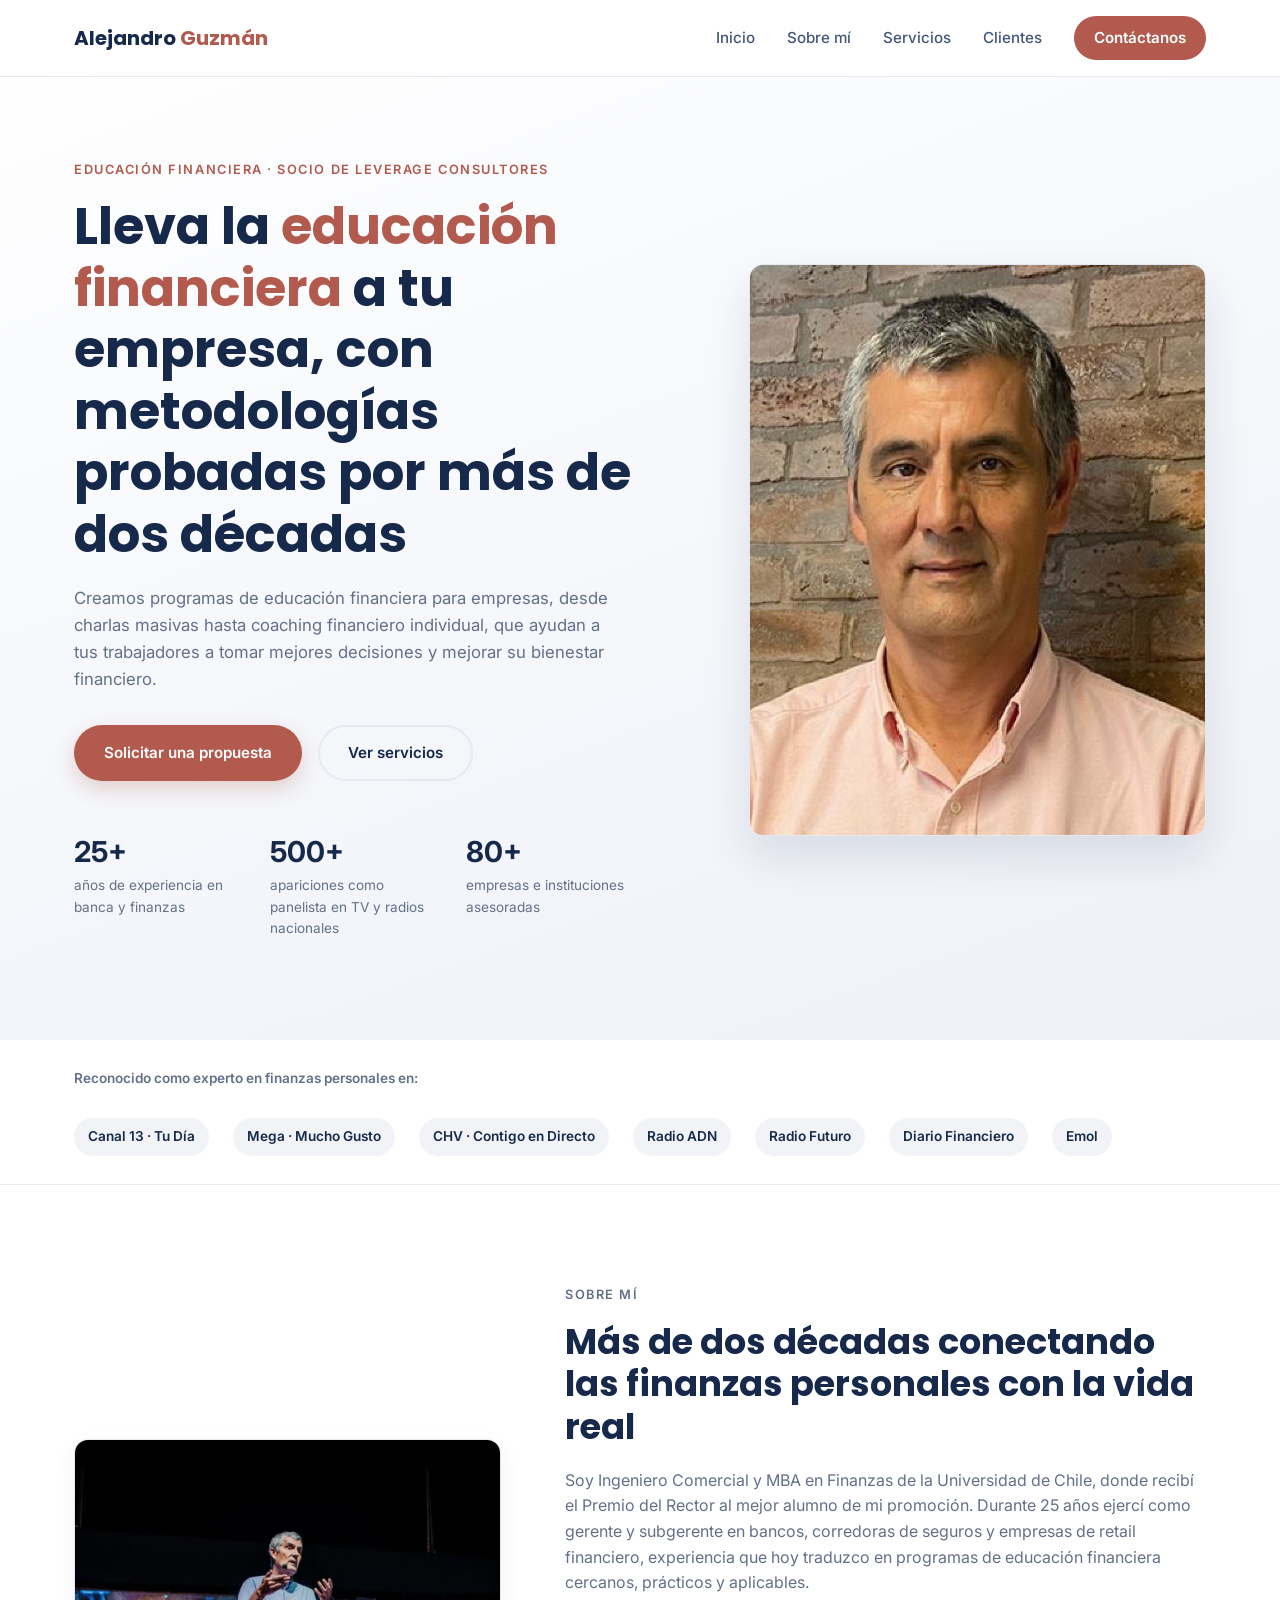
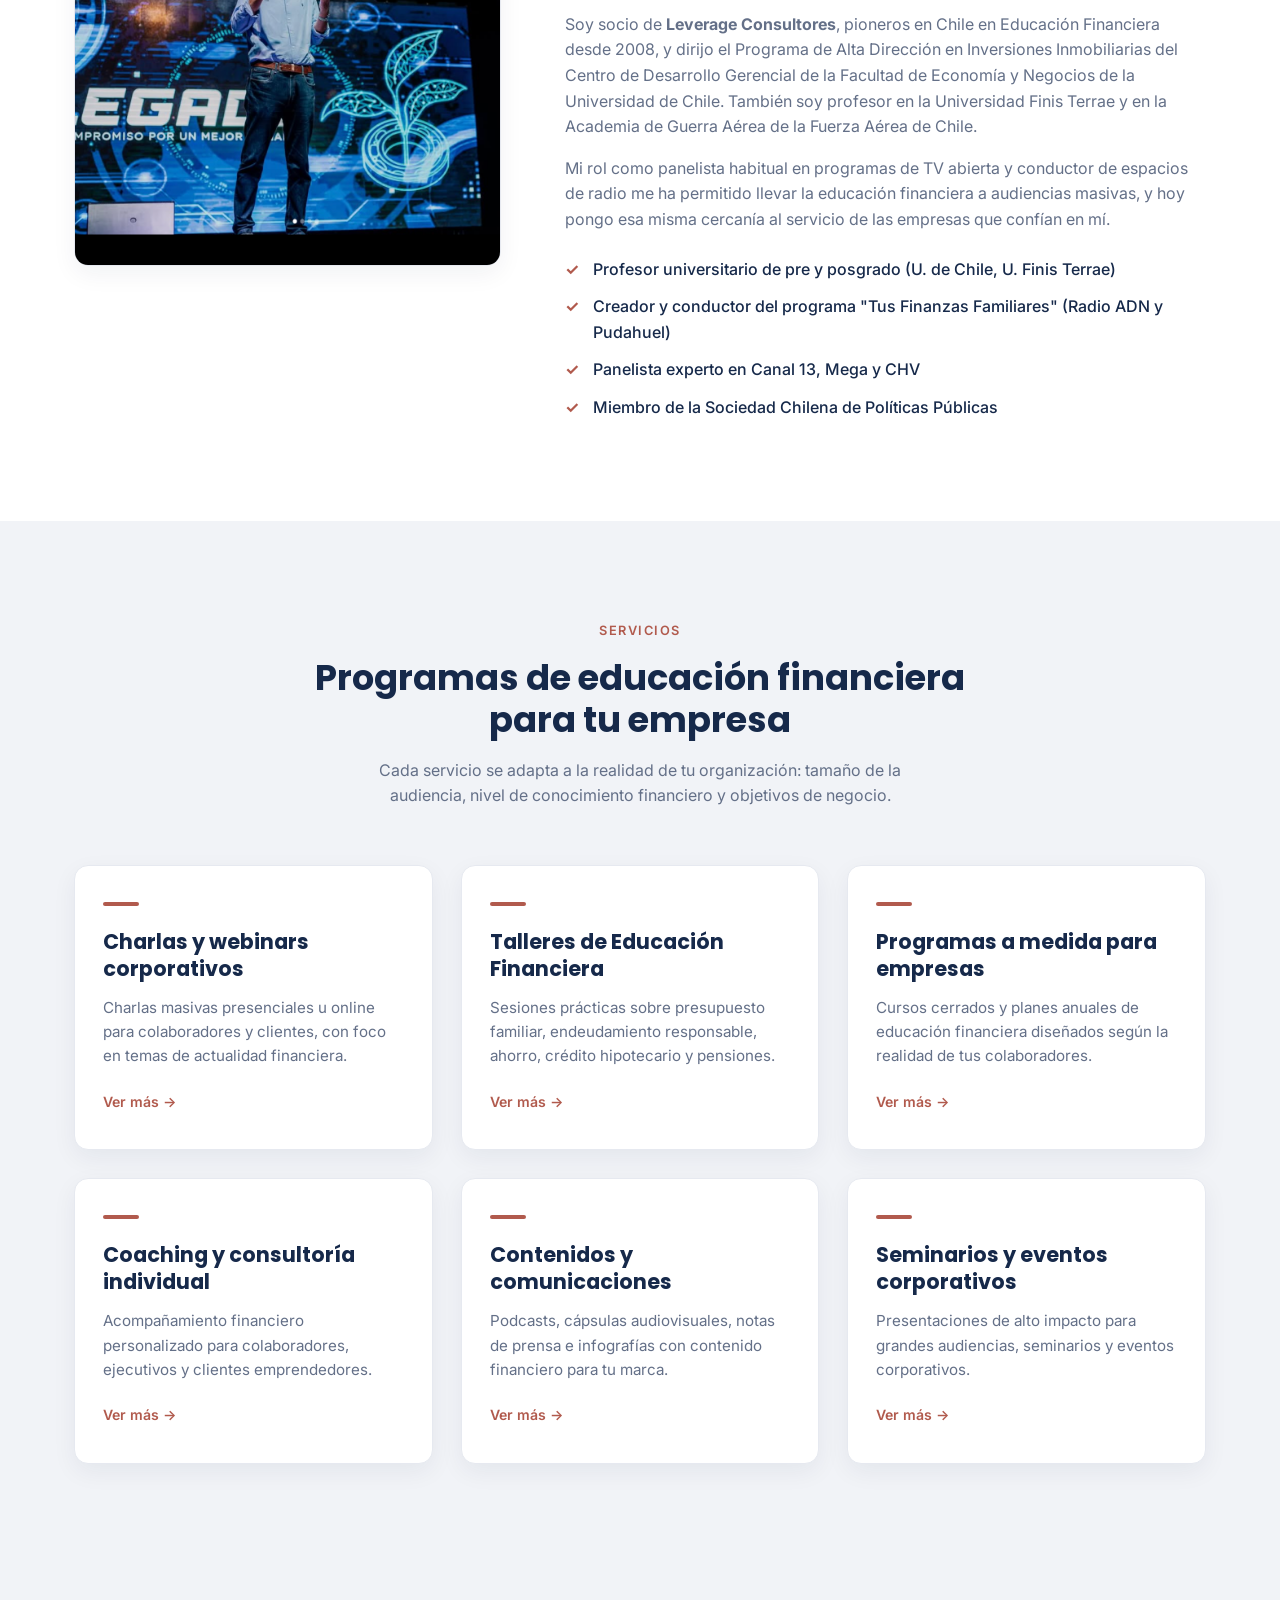
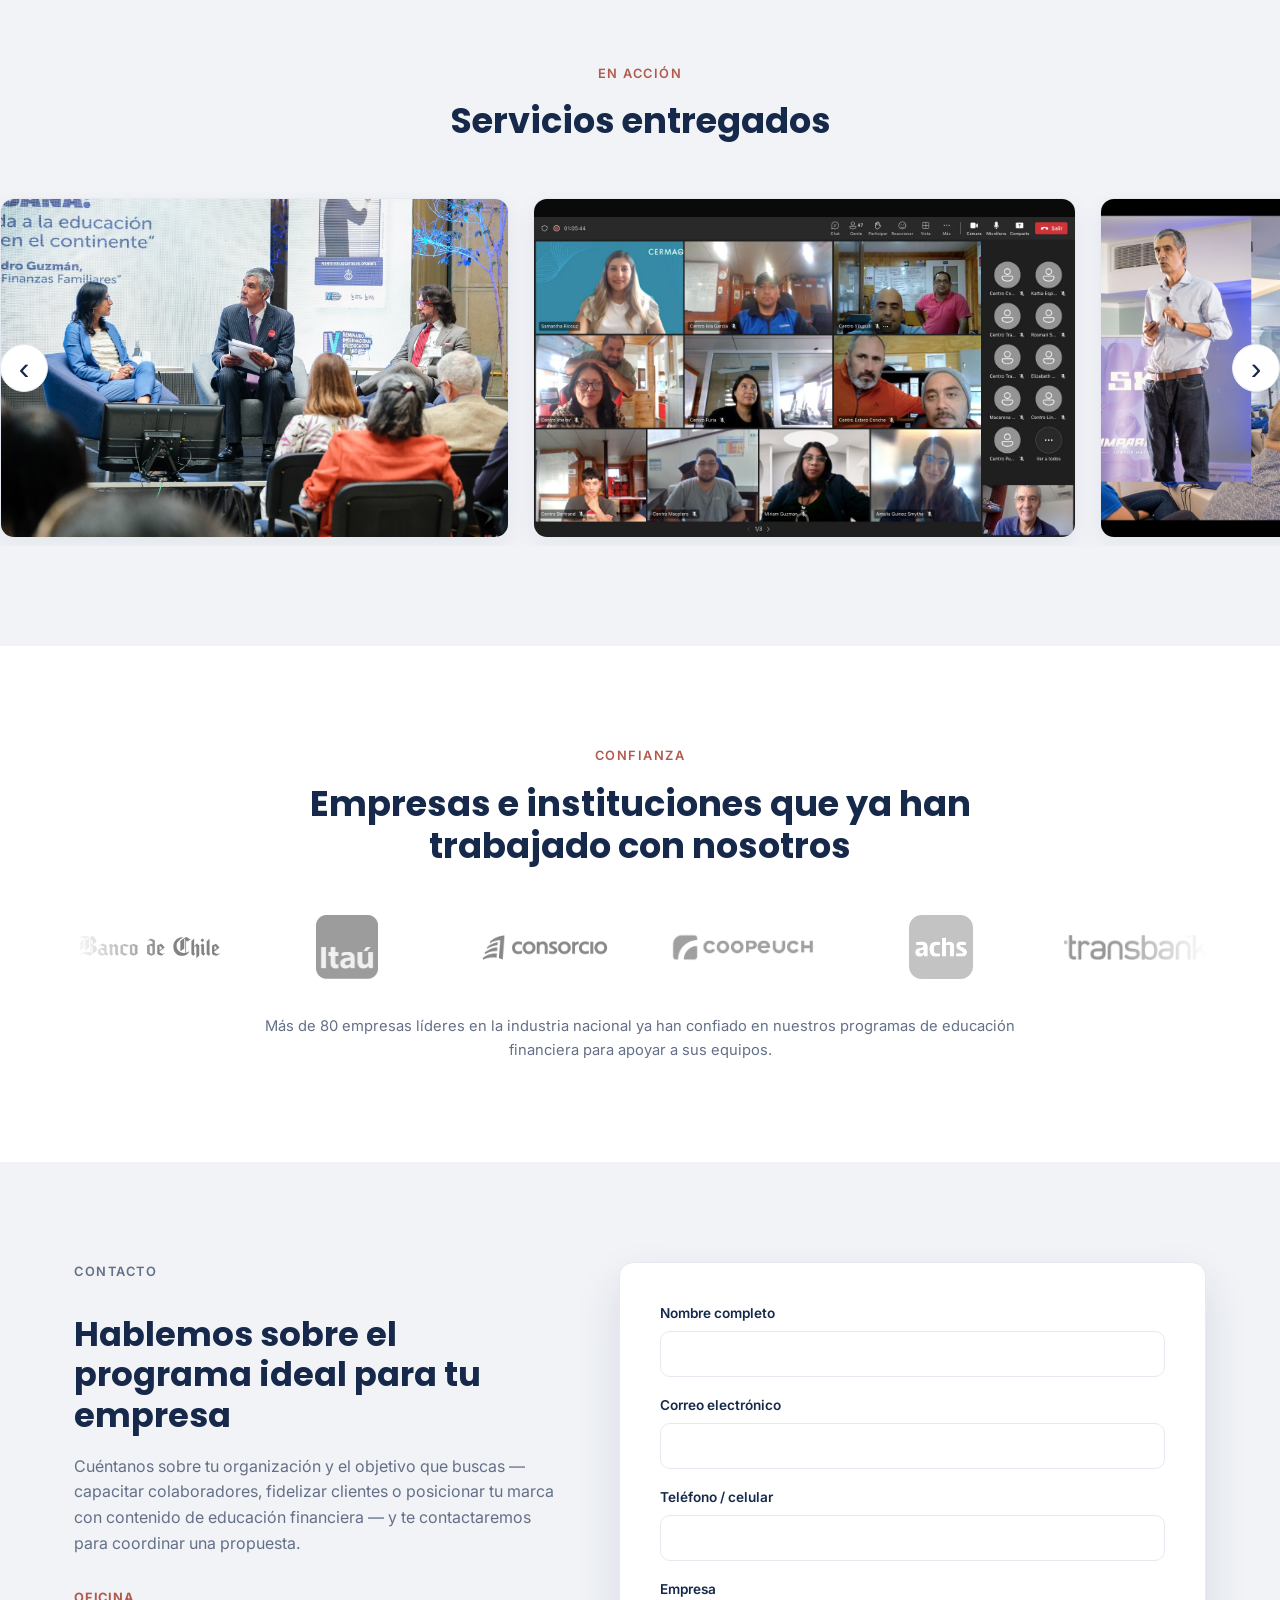
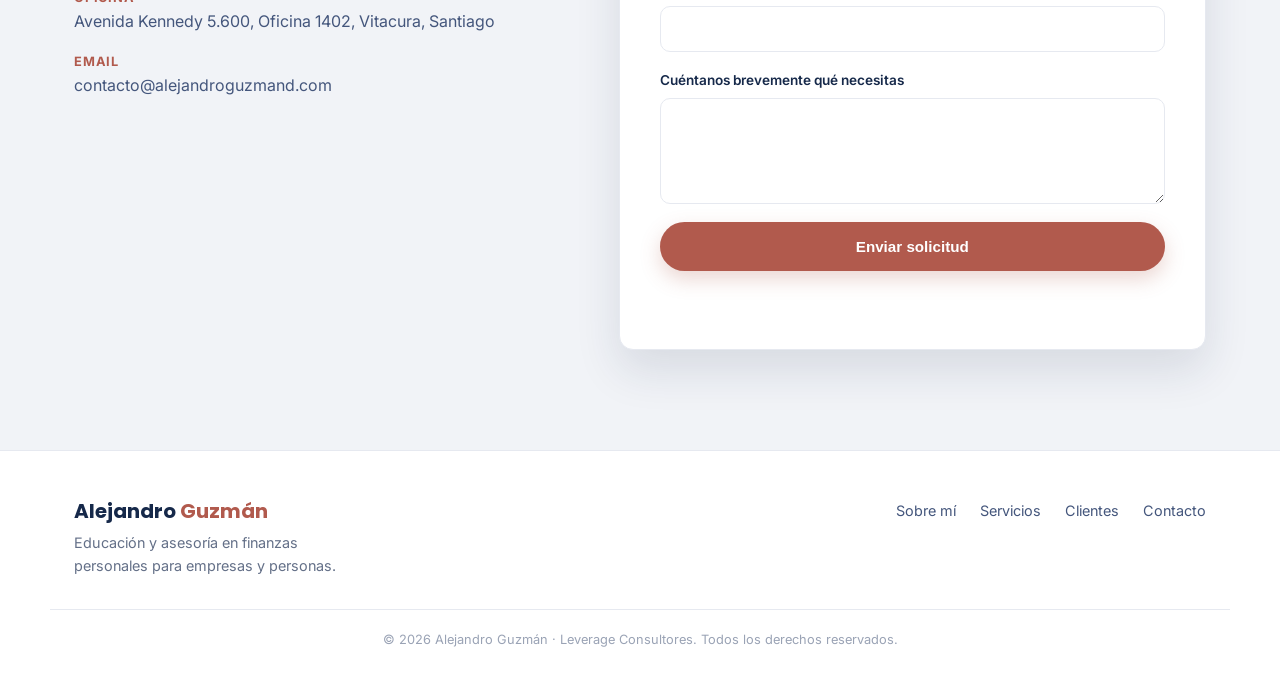
==== index.html @ c91ba3ad "Agregar imágenes 6, 7 y 8 al carrusel de servicios Co-Authored-By: Claude Sonnet 4.6 <noreply@anthro" ====
<!DOCTYPE html>
<html lang="es">
<head>
  <meta charset="UTF-8">
  <meta name="viewport" content="width=device-width, initial-scale=1.0">
  <title>Alejandro Guzmán | Asesoría y Educación Financiera para Empresas</title>
  <meta name="description" content="Alejandro Guzmán, experto en finanzas personales, socio de Leverage Consultores, panelista de TV y radio. Charlas, talleres y coaching financiero para empresas y colaboradores.">

  <meta property="og:title" content="Alejandro Guzmán | Educación Financiera para Empresas">
  <meta property="og:description" content="Charlas, talleres y consultoría en finanzas personales para empresas, dictadas por Alejandro Guzmán, experto reconocido en TV y radio.">
  <meta property="og:type" content="website">
  <meta property="og:url" content="https://www.alejandroguzmand.com">
  <meta property="og:image" content="images/alejandro/og-cover.jpg">
  <meta name="theme-color" content="#ffffff">

  <link rel="preconnect" href="https://fonts.googleapis.com">
  <link rel="preconnect" href="https://fonts.gstatic.com" crossorigin>
  <link href="https://fonts.googleapis.com/css2?family=Poppins:wght@500;600;700;800&family=Inter:wght@400;500;600&display=swap" rel="stylesheet">

  <link rel="stylesheet" href="css/style.css">
</head>
<body>

  <header class="header" id="header">
    <div class="container header__inner">
      <a href="#inicio" class="logo">Alejandro <span>Guzmán</span></a>

      <nav class="nav" id="nav">
        <a href="#inicio" class="nav__link">Inicio</a>
        <a href="#nosotros" class="nav__link">Sobre mí</a>
        <a href="#servicios" class="nav__link">Servicios</a>
        <a href="#clientes" class="nav__link">Clientes</a>
        <a href="#contacto" class="nav__link nav__cta">Contáctanos</a>
      </nav>

      <button class="nav-toggle" id="navToggle" aria-label="Abrir menú" aria-expanded="false" aria-controls="nav">
        <span></span><span></span><span></span>
      </button>
    </div>
  </header>

  <main>

    <!-- HOME / HERO -->
    <section class="hero" id="inicio">
      <div class="container hero__inner">
        <div class="hero__text">
          <p class="eyebrow">Educación Financiera · Socio de Leverage Consultores</p>
          <h1>Lleva la <span class="highlight">educación financiera</span> a tu empresa, con metodologías probadas por más de dos décadas</h1>
          <p class="hero__lead">
            Creamos programas de educación financiera para empresas, desde charlas masivas hasta coaching financiero
            individual, que ayudan a tus trabajadores a tomar mejores decisiones y mejorar su bienestar financiero.
          </p>
          <div class="hero__actions">
            <a href="#contacto" class="btn btn--primary">Solicitar una propuesta</a>
            <a href="#servicios" class="btn btn--ghost">Ver servicios</a>
          </div>

          <ul class="hero__stats">
            <li><strong>25+</strong><span>años de experiencia en banca y finanzas</span></li>
            <li><strong>500+</strong><span>apariciones como panelista en TV y radios nacionales</span></li>
            <li><strong>80+</strong><span>empresas e instituciones asesoradas</span></li>
          </ul>
        </div>

        <div class="hero__media">
          <div class="hero__photo">
            <img src="images/alejandro/APGD1.jpeg" alt="Alejandro Guzmán, experto en finanzas personales">
          </div>
        </div>
      </div>
    </section>

    <!-- MEDIOS -->
    <section class="media-strip">
      <div class="container media-strip__inner">
        <span class="media-strip__label">Reconocido como experto en finanzas personales en:</span>
        <div class="media-strip__logos">
          <span>Canal 13 · Tu Día</span>
          <span>Mega · Mucho Gusto</span>
          <span>CHV · Contigo en Directo</span>
          <span>Radio ADN</span>
          <span>Radio Futuro</span>
          <span>Diario Financiero</span>
          <span>Emol</span>
        </div>
      </div>
    </section>

    <!-- SOBRE MÍ -->
    <section class="about" id="nosotros">
      <div class="container about__inner">
        <div class="about__photo">
          <img src="images/alejandro/charla-legado.png" alt="Alejandro Guzmán dando una charla de educación financiera">
        </div>

        <div class="about__content">
          <p class="eyebrow">Sobre mí</p>
          <h2>Más de dos décadas conectando las finanzas personales con la vida real</h2>
          <p>
            Soy Ingeniero Comercial y MBA en Finanzas de la Universidad de Chile, donde recibí el Premio del Rector al
            mejor alumno de mi promoción. Durante 25 años ejercí como gerente y subgerente en bancos, corredoras de
            seguros y empresas de retail financiero, experiencia que hoy traduzco en programas de educación financiera
            cercanos, prácticos y aplicables.
          </p>
          <p>
            Soy socio de <strong>Leverage Consultores</strong>, pioneros en Chile en Educación Financiera desde 2008, y
            dirijo el Programa de Alta Dirección en Inversiones Inmobiliarias del Centro de Desarrollo Gerencial de la
            Facultad de Economía y Negocios de la Universidad de Chile. También soy profesor en la Universidad Finis
            Terrae y en la Academia de Guerra Aérea de la Fuerza Aérea de Chile.
          </p>
          <p>
            Mi rol como panelista habitual en programas de TV abierta y conductor de espacios de radio me ha permitido
            llevar la educación financiera a audiencias masivas, y hoy pongo esa misma cercanía al servicio de las
            empresas que confían en mí.
          </p>

          <ul class="about__list">
            <li>Profesor universitario de pre y posgrado (U. de Chile, U. Finis Terrae)</li>
            <li>Creador y conductor del programa "Tus Finanzas Familiares" (Radio ADN y Pudahuel)</li>
            <li>Panelista experto en Canal 13, Mega y CHV</li>
            <li>Miembro de la Sociedad Chilena de Políticas Públicas</li>
          </ul>
        </div>
      </div>
    </section>

    <!-- SERVICIOS -->
    <section class="services" id="servicios">
      <div class="container">
        <p class="eyebrow eyebrow--center">Servicios</p>
        <h2 class="section-title">Programas de educación financiera para tu empresa</h2>
        <p class="section-lead">
          Cada servicio se adapta a la realidad de tu organización: tamaño de la audiencia, nivel de conocimiento
          financiero y objetivos de negocio.
        </p>

        <div class="services__grid">
          <article class="service-card">
            <h3>Charlas y webinars corporativos</h3>
            <p>Charlas masivas presenciales u online para colaboradores y clientes, con foco en temas de actualidad financiera.</p>
            <a href="servicios/charlas-webinars.html" class="service-card__more">Ver más →</a>
          </article>

          <article class="service-card">
            <h3>Talleres de Educación Financiera</h3>
            <p>Sesiones prácticas sobre presupuesto familiar, endeudamiento responsable, ahorro, crédito hipotecario y pensiones.</p>
            <a href="servicios/talleres.html" class="service-card__more">Ver más →</a>
          </article>

          <article class="service-card">
            <h3>Programas a medida para empresas</h3>
            <p>Cursos cerrados y planes anuales de educación financiera diseñados según la realidad de tus colaboradores.</p>
            <a href="servicios/programas-medida.html" class="service-card__more">Ver más →</a>
          </article>

          <article class="service-card">
            <h3>Coaching y consultoría individual</h3>
            <p>Acompañamiento financiero personalizado para colaboradores, ejecutivos y clientes emprendedores.</p>
            <a href="servicios/coaching.html" class="service-card__more">Ver más →</a>
          </article>

          <article class="service-card">
            <h3>Contenidos y comunicaciones</h3>
            <p>Podcasts, cápsulas audiovisuales, notas de prensa e infografías con contenido financiero para tu marca.</p>
            <a href="servicios/contenidos.html" class="service-card__more">Ver más →</a>
          </article>

          <article class="service-card">
            <h3>Seminarios y eventos corporativos</h3>
            <p>Presentaciones de alto impacto para grandes audiencias, seminarios y eventos corporativos.</p>
            <a href="servicios/seminarios.html" class="service-card__more">Ver más →</a>
          </article>
        </div>
      </div>
    </section>

    <!-- GALERÍA DE SERVICIOS -->
    <section class="gallery">
      <div class="container">
        <p class="eyebrow eyebrow--center">En acción</p>
        <h2 class="section-title">Servicios entregados</h2>
      </div>
      <div class="gallery__wrapper">
        <button class="gallery__arrow gallery__arrow--prev" id="galleryPrev" aria-label="Anterior">&#8249;</button>
        <div class="gallery__track" id="galleryTrack">
          <div class="gallery__item">
            <img src="images/imagenes servicios/servicio-1.jpeg" alt="Alejandro Guzmán en seminario de educación financiera" loading="lazy">
          </div>
          <div class="gallery__item">
            <img src="images/imagenes servicios/servicio-2.jpeg" alt="Sesión online de educación financiera para empresas" loading="lazy">
          </div>
          <div class="gallery__item">
            <img src="images/imagenes servicios/servicio-3.jpeg" alt="Alejandro Guzmán dando charla corporativa" loading="lazy">
          </div>
          <div class="gallery__item">
            <img src="images/imagenes servicios/servicio-4.jpeg" alt="Programa de educación financiera para colaboradores" loading="lazy">
          </div>
          <div class="gallery__item">
            <img src="images/imagenes servicios/servicio-5.jpeg" alt="Taller de finanzas personales en empresa" loading="lazy">
          </div>
          <div class="gallery__item">
            <img src="images/imagenes servicios/servicio-6.jpeg" alt="Charla corporativa de educación financiera" loading="lazy">
          </div>
          <div class="gallery__item">
            <img src="images/imagenes servicios/servicio-7.png" alt="Programa de educación financiera para empresas" loading="lazy">
          </div>
          <div class="gallery__item">
            <img src="images/imagenes servicios/servicio-8.jpeg" alt="Sesión de educación financiera para colaboradores" loading="lazy">
          </div>
        </div>
        <button class="gallery__arrow gallery__arrow--next" id="galleryNext" aria-label="Siguiente">&#8250;</button>
      </div>
    </section>

    <!-- CLIENTES / CONFIANZA -->
    <section class="clients" id="clientes">
      <div class="container">
        <p class="eyebrow eyebrow--center">Confianza</p>
        <h2 class="section-title">Empresas e instituciones que ya han trabajado con nosotros</h2>

        <div class="clients__carousel" id="clientsCarousel">
          <div class="clients__track" id="clientsTrack">
            <div class="clients__logo"><img src="images/clientes/banco-chile.png" alt="Banco de Chile" loading="lazy"></div>
            <div class="clients__logo"><img src="images/clientes/banco-itau.png" alt="Banco Itaú" loading="lazy"></div>
            <div class="clients__logo"><img src="images/clientes/banco-consorcio.png" alt="Banco Consorcio" loading="lazy"></div>
            <div class="clients__logo"><img src="images/clientes/coopeuch.png" alt="Coopeuch" loading="lazy"></div>
            <div class="clients__logo"><img src="images/clientes/achs.png" alt="ACHS" loading="lazy"></div>
            <div class="clients__logo"><img src="images/clientes/transbank.png" alt="Transbank" loading="lazy"></div>
            <div class="clients__logo"><img src="images/clientes/afp-capital.png" alt="AFP Capital" loading="lazy"></div>
            <div class="clients__logo"><img src="images/clientes/afp-planvital.png" alt="AFP PlanVital" loading="lazy"></div>
            <div class="clients__logo"><img src="images/clientes/sura.png" alt="SURA" loading="lazy"></div>
            <div class="clients__logo"><img src="images/clientes/caja-18.jpg" alt="Caja 18" loading="lazy"></div>
            <div class="clients__logo"><img src="images/clientes/caja-los-andes.png" alt="Caja Los Andes" loading="lazy"></div>
            <div class="clients__logo"><img src="images/clientes/caja-la-araucana.png" alt="Caja La Araucana" loading="lazy"></div>
            <div class="clients__logo"><img src="images/clientes/caja-los-heroes.webp" alt="Caja Los Héroes" loading="lazy"></div>
            <div class="clients__logo"><img src="images/clientes/vantrust.png" alt="Vantrust" loading="lazy"></div>
            <div class="clients__logo"><img src="images/clientes/corteva.png" alt="Corteva" loading="lazy"></div>
            <div class="clients__logo"><img src="images/clientes/veterquimica.png" alt="Veterquímica" loading="lazy"></div>
            <div class="clients__logo"><img src="images/clientes/aramark.png" alt="Aramark" loading="lazy"></div>
            <div class="clients__logo"><img src="images/clientes/inmobiliaria-imagina.jpeg" alt="Inmobiliaria Imagina" loading="lazy"></div>
            <div class="clients__logo"><img src="images/clientes/municipalidad-pedro-aguirre-cerda.jpg" alt="Municipalidad Pedro Aguirre Cerda" loading="lazy"></div>
            <div class="clients__logo"><img src="images/clientes/metso.png" alt="Metso" loading="lazy"></div>
          </div>
        </div>

        <p class="clients__more">
          Más de 80 empresas líderes en la industria nacional ya han confiado en nuestros programas de educación financiera para apoyar a sus equipos.
        </p>
      </div>
    </section>

    <!-- CONTACTO -->
    <section class="contact" id="contacto">
      <div class="container contact__inner">
        <div class="contact__info">
          <p class="eyebrow">Contacto</p>
          <h2>Hablemos sobre el programa ideal para tu empresa</h2>
          <p>
            Cuéntanos sobre tu organización y el objetivo que buscas — capacitar colaboradores, fidelizar clientes o
            posicionar tu marca con contenido de educación financiera — y te contactaremos para coordinar una propuesta.
          </p>

          <ul class="contact__details">
            <li><strong>Oficina</strong><span>Avenida Kennedy 5.600, Oficina 1402, Vitacura, Santiago</span></li>
            <li><strong>Email</strong><span>contacto@alejandroguzmand.com</span></li>
          </ul>
        </div>

        <form class="contact__form" id="contactForm" method="POST">
          <input type="hidden" name="access_key" value="b6893c75-7987-4809-8630-a2dd53f004ae">
          <input type="hidden" name="subject" value="Nueva solicitud desde alejandroguzmand.com">
          <input type="hidden" name="from_name" value="Sitio web Alejandro Guzmán">
          <div class="form-row">
            <label for="nombre">Nombre completo</label>
            <input type="text" id="nombre" name="nombre" required>
          </div>

          <div class="form-row">
            <label for="email">Correo electrónico</label>
            <input type="email" id="email" name="email" required>
          </div>

          <div class="form-row">
            <label for="telefono">Teléfono / celular</label>
            <input type="tel" id="telefono" name="telefono" required>
          </div>

          <div class="form-row">
            <label for="empresa">Empresa</label>
            <input type="text" id="empresa" name="empresa" required>
          </div>

          <div class="form-row">
            <label for="mensaje">Cuéntanos brevemente qué necesitas</label>
            <textarea id="mensaje" name="mensaje" rows="4"></textarea>
          </div>

          <button type="submit" class="btn btn--primary btn--full">Enviar solicitud</button>
          <p class="form-status" id="formStatus" role="status"></p>
        </form>
      </div>
    </section>

  </main>

  <footer class="footer">
    <div class="container footer__inner">
      <div>
        <a href="#inicio" class="logo logo--footer">Alejandro <span>Guzmán</span></a>
        <p>Educación y asesoría en finanzas personales para empresas y personas.</p>
      </div>
      <div class="footer__links">
        <a href="#nosotros">Sobre mí</a>
        <a href="#servicios">Servicios</a>
        <a href="#clientes">Clientes</a>
        <a href="#contacto">Contacto</a>
      </div>
    </div>
    <p class="footer__copy">© <span id="year"></span> Alejandro Guzmán · Leverage Consultores. Todos los derechos reservados.</p>
  </footer>

  <script src="js/script.js"></script>
</body>
</html>
---- css/style.css ----
:root {
  --navy: #16294a;
  --navy-soft: #44567c;
  --accent: #b15a4d;
  --accent-light: #cd7e6f;
  --accent-tint: #f7e9e6;
  --ink: #20283a;
  --gray: #647088;
  --gray-light: #9aa3b5;
  --bg: #fafbfc;
  --bg-soft: #f1f3f7;
  --white: #ffffff;
  --line: #e6e9f0;
  --radius: 14px;
  --shadow: 0 8px 24px rgba(22, 41, 74, 0.06);
  --shadow-lg: 0 20px 45px rgba(22, 41, 74, 0.12);
  --container: 1180px;
  font-size: 16px;
}

* { box-sizing: border-box; margin: 0; padding: 0; }

html {
  scroll-behavior: smooth;
  scroll-padding-top: 90px;
  -webkit-text-size-adjust: 100%;
}

body {
  font-family: 'Inter', system-ui, sans-serif;
  color: var(--ink);
  background: var(--white);
  line-height: 1.6;
  -webkit-font-smoothing: antialiased;
  overflow-x: hidden;
  -webkit-tap-highlight-color: transparent;
}

h1, h2, h3, .logo {
  font-family: 'Poppins', sans-serif;
  line-height: 1.2;
}

img { max-width: 100%; display: block; }

a { color: inherit; text-decoration: none; }

.container {
  max-width: var(--container);
  margin: 0 auto;
  padding: 0 24px;
}

/* ---------- Buttons ---------- */
.btn {
  display: inline-flex;
  align-items: center;
  justify-content: center;
  padding: 14px 28px;
  border-radius: 999px;
  font-weight: 600;
  font-size: 0.95rem;
  border: 2px solid transparent;
  cursor: pointer;
  transition: transform 0.2s ease, box-shadow 0.2s ease, background 0.2s ease, color 0.2s ease;
}
.btn--primary {
  background: var(--accent);
  color: var(--white);
  box-shadow: 0 8px 20px rgba(177, 90, 77, 0.25);
}
.btn--primary:hover { transform: translateY(-2px); box-shadow: 0 12px 26px rgba(177, 90, 77, 0.35); background: var(--accent-light); }
.btn--ghost {
  background: transparent;
  border-color: var(--line);
  color: var(--navy);
}
.btn--ghost:hover { background: var(--bg-soft); border-color: var(--navy-soft); }
.btn--full { width: 100%; }

/* ---------- Header ---------- */
.header {
  position: fixed;
  top: 0; left: 0; right: 0;
  z-index: 100;
  background: rgba(255, 255, 255, 0.9);
  backdrop-filter: blur(8px);
  border-bottom: 1px solid var(--line);
  padding-top: env(safe-area-inset-top);
}
.header__inner {
  display: flex;
  align-items: center;
  justify-content: space-between;
  height: 76px;
  gap: 16px;
}
.logo {
  font-weight: 700;
  font-size: 1.25rem;
  color: var(--navy);
}
.logo span { color: var(--accent); }
.nav { display: flex; align-items: center; gap: 32px; }
.nav__link {
  color: var(--navy-soft);
  font-weight: 500;
  font-size: 0.95rem;
  transition: color 0.2s;
}
.nav__link:hover { color: var(--accent); }
.nav__cta {
  background: var(--accent);
  color: var(--white);
  padding: 10px 20px;
  border-radius: 999px;
  font-weight: 600;
}
.nav__cta:hover { color: var(--white); background: var(--accent-light); }

.nav-toggle {
  display: none;
  flex-direction: column;
  justify-content: center;
  align-items: center;
  gap: 5px;
  width: 44px; height: 44px;
  flex-shrink: 0;
  background: none; border: none;
  cursor: pointer;
}
.nav-toggle span {
  width: 22px; height: 2px;
  background: var(--navy);
  border-radius: 2px;
  transition: transform 0.25s ease, opacity 0.25s ease;
}
.nav-toggle[aria-expanded="true"] span:nth-child(1) { transform: translateY(7px) rotate(45deg); }
.nav-toggle[aria-expanded="true"] span:nth-child(2) { opacity: 0; }
.nav-toggle[aria-expanded="true"] span:nth-child(3) { transform: translateY(-7px) rotate(-45deg); }

/* ---------- Hero ---------- */
.hero {
  background: linear-gradient(160deg, #ffffff, #f5f7fb 55%, #eef1f7);
  color: var(--ink);
  padding-top: calc(76px + env(safe-area-inset-top) + 84px);
  padding-bottom: 100px;
  overflow: hidden;
}
.hero__inner {
  display: grid;
  grid-template-columns: 1.15fr 0.85fr;
  gap: 56px;
  align-items: center;
}
.eyebrow {
  text-transform: uppercase;
  letter-spacing: 0.12em;
  font-size: 0.8rem;
  font-weight: 600;
  color: var(--accent);
  margin-bottom: 16px;
}
.eyebrow--center { text-align: center; }
.hero h1 {
  font-size: clamp(2.1rem, 4vw, 3.2rem);
  font-weight: 700;
  margin-bottom: 20px;
  color: var(--navy);
}
.hero h1 .highlight { color: var(--accent); }
.hero__lead {
  font-size: 1.05rem;
  color: var(--gray);
  max-width: 540px;
  margin-bottom: 32px;
}
.hero__actions { display: flex; gap: 16px; flex-wrap: wrap; margin-bottom: 48px; }

.hero__stats {
  display: flex;
  gap: 36px;
  flex-wrap: wrap;
  list-style: none;
}
.hero__stats li { display: flex; flex-direction: column; }
.hero__stats strong { font-size: 1.8rem; font-weight: 700; color: var(--navy); }
.hero__stats span { font-size: 0.85rem; color: var(--gray); max-width: 160px; }

.hero__media { position: relative; }
.hero__photo {
  aspect-ratio: 4/5;
  border-radius: var(--radius);
  overflow: hidden;
  box-shadow: var(--shadow-lg);
  background: linear-gradient(145deg, var(--bg-soft), #e3e7ee);
  border: 1px solid var(--line);
}
.hero__photo img { width: 100%; height: 100%; object-fit: cover; }
.hero__photo--placeholder { display: flex; align-items: center; justify-content: center; }
.hero__photo--placeholder img { display: none; }
.hero__photo--placeholder::after {
  content: "Foto de Alejandro Guzmán";
  color: var(--gray-light);
  font-size: 0.9rem;
  text-align: center;
  padding: 24px;
}
.hero__media-badge {
  position: absolute;
  bottom: -20px;
  left: -20px;
  background: var(--white);
  color: var(--navy);
  padding: 16px 20px;
  border-radius: var(--radius);
  box-shadow: var(--shadow-lg);
  border: 1px solid var(--line);
  display: flex;
  flex-direction: column;
  font-size: 0.85rem;
}
.hero__media-badge span { color: var(--gray); font-size: 0.75rem; }
.hero__media-badge strong { font-family: 'Poppins', sans-serif; font-size: 1rem; }

/* ---------- Media strip ---------- */
.media-strip { background: var(--white); padding: 28px 0; border-bottom: 1px solid var(--line); }
.media-strip__inner { display: flex; align-items: center; gap: 28px; flex-wrap: wrap; }
.media-strip__label { font-size: 0.85rem; color: var(--gray); font-weight: 600; }
.media-strip__logos { display: flex; gap: 24px; flex-wrap: wrap; }
.media-strip__logos span {
  font-size: 0.85rem;
  font-weight: 600;
  color: var(--navy);
  padding: 8px 14px;
  background: var(--bg-soft);
  border-radius: 999px;
}

/* ---------- About ---------- */
.about { padding: 100px 0; background: var(--white); }
.about__inner {
  display: grid;
  grid-template-columns: 0.8fr 1.2fr;
  gap: 64px;
  align-items: center;
}
.about__photo {
  aspect-ratio: 1/1;
  border-radius: var(--radius);
  overflow: hidden;
  background: linear-gradient(145deg, var(--bg-soft), #e7ebf1);
  box-shadow: var(--shadow);
  border: 1px solid var(--line);
}
.about__photo img { width: 100%; height: 100%; object-fit: cover; }
.about__photo--placeholder { display: flex; align-items: center; justify-content: center; }
.about__photo--placeholder img { display: none; }
.about__photo--placeholder::after {
  content: "Foto de Alejandro Guzmán";
  color: var(--gray-light);
  font-size: 0.9rem;
  text-align: center;
  padding: 24px;
}
.about__content h2 { font-size: clamp(1.6rem, 3vw, 2.2rem); margin-bottom: 20px; color: var(--navy); }
.about__content p { color: var(--gray); margin-bottom: 16px; }
.about__list {
  list-style: none;
  margin-top: 24px;
  display: grid;
  gap: 12px;
}
.about__list li {
  padding-left: 28px;
  position: relative;
  font-weight: 500;
  color: var(--navy);
}
.about__list li::before {
  content: "✓";
  position: absolute;
  left: 0;
  color: var(--accent);
  font-weight: 700;
}

/* ---------- Services ---------- */
.services { padding: 100px 0; background: var(--bg-soft); }
.section-title {
  text-align: center;
  font-size: clamp(1.6rem, 3vw, 2.2rem);
  color: var(--navy);
  max-width: 700px;
  margin: 0 auto 16px;
}
.section-lead {
  text-align: center;
  color: var(--gray);
  max-width: 600px;
  margin: 0 auto 56px;
}
.services__grid {
  display: grid;
  grid-template-columns: repeat(3, 1fr);
  gap: 28px;
}
.service-card {
  background: var(--white);
  padding: 36px 28px;
  border-radius: var(--radius);
  box-shadow: var(--shadow);
  border: 1px solid var(--line);
  transition: transform 0.25s ease, box-shadow 0.25s ease;
}
.service-card:hover { transform: translateY(-6px); box-shadow: var(--shadow-lg); }
.service-card::before {
  content: "";
  display: block;
  width: 36px;
  height: 4px;
  border-radius: 999px;
  background: var(--accent);
  margin-bottom: 22px;
}
.service-card h3 {
  font-size: 1.3rem;
  line-height: 1.3;
  margin-bottom: 14px;
  color: var(--navy);
}
.service-card p { color: var(--gray); font-size: 0.95rem; }

/* ---------- Clients ---------- */
.clients { padding: 100px 0; background: var(--white); }

.clients__carousel {
  position: relative;
  overflow: hidden;
  margin: 48px 0 36px;
  -webkit-mask-image: linear-gradient(90deg, transparent, #000 8%, #000 92%, transparent);
  mask-image: linear-gradient(90deg, transparent, #000 8%, #000 92%, transparent);
}
.clients__track {
  display: flex;
  align-items: center;
  gap: 48px;
  width: max-content;
  animation: clients-scroll 40s linear infinite;
}
.clients__carousel:hover .clients__track,
.clients__carousel:focus-within .clients__track {
  animation-play-state: paused;
}
.clients__logo {
  display: flex;
  align-items: center;
  justify-content: center;
  width: 150px;
  height: 64px;
  flex-shrink: 0;
}
.clients__logo img {
  max-width: 100%;
  max-height: 100%;
  width: auto;
  height: auto;
  object-fit: contain;
  filter: grayscale(1) opacity(0.55);
  transition: filter 0.2s ease;
}
.clients__logo:hover img { filter: grayscale(0) opacity(1); }

@keyframes clients-scroll {
  from { transform: translateX(0); }
  to { transform: translateX(-50%); }
}

@media (prefers-reduced-motion: reduce) {
  .clients__track { animation: none; }
}
.clients__more {
  text-align: center;
  color: var(--gray);
  max-width: 820px;
  margin: 0 auto;
  font-size: 0.92rem;
}

/* ---------- Contact ---------- */
.contact { padding: 100px 0; background: var(--bg-soft); }
.contact__inner {
  display: grid;
  grid-template-columns: 0.9fr 1.1fr;
  gap: 64px;
}
.contact__info h2 { font-size: clamp(1.6rem, 3vw, 2.1rem); margin-bottom: 18px; color: var(--navy); }
.contact__info p { color: var(--gray); margin-bottom: 32px; }
.contact__details { list-style: none; display: grid; gap: 18px; }
.contact__details li { display: flex; flex-direction: column; }
.contact__details strong { color: var(--accent); font-size: 0.8rem; text-transform: uppercase; letter-spacing: 0.06em; }
.contact__details span { color: var(--navy-soft); }

.contact__form {
  background: var(--white);
  color: var(--ink);
  padding: 40px;
  border-radius: var(--radius);
  box-shadow: var(--shadow-lg);
  border: 1px solid var(--line);
  display: grid;
  gap: 18px;
}
.form-row { display: grid; gap: 6px; }
.form-row label { font-size: 0.85rem; font-weight: 600; color: var(--navy); }
.form-row input, .form-row textarea {
  border: 1.5px solid var(--line);
  border-radius: 10px;
  padding: 12px 14px;
  font-family: inherit;
  font-size: 1rem;
  resize: vertical;
  transition: border-color 0.2s;
  background: var(--white);
  width: 100%;
}
.form-row input:focus, .form-row textarea:focus {
  outline: none;
  border-color: var(--accent);
}
.form-status { font-size: 0.9rem; min-height: 20px; font-weight: 500; }
.form-status[data-state="success"] { color: #1f8a4c; }
.form-status[data-state="error"] { color: #c0392b; }

/* ---------- Footer ---------- */
.footer { background: var(--white); color: var(--gray); padding: 48px 0 24px; border-top: 1px solid var(--line); }
.footer__inner {
  display: flex;
  justify-content: space-between;
  align-items: flex-start;
  flex-wrap: wrap;
  gap: 24px;
  padding-bottom: 32px;
  border-bottom: 1px solid var(--line);
}
.logo--footer { display: inline-block; margin-bottom: 8px; }
.footer__inner p { font-size: 0.9rem; max-width: 280px; }
.footer__links { display: flex; gap: 24px; flex-wrap: wrap; }
.footer__links a { font-size: 0.9rem; color: var(--navy-soft); }
.footer__links a:hover { color: var(--accent); }
.footer__copy { text-align: center; font-size: 0.8rem; padding-top: 20px; color: var(--gray-light); }

/* ---------- Service cards — clickable ---------- */
.service-card {
  position: relative;
  display: flex;
  flex-direction: column;
}
.service-card p { flex: 1; }
.service-card__more {
  display: inline-flex;
  align-items: center;
  gap: 6px;
  margin-top: 22px;
  font-size: 0.88rem;
  font-weight: 600;
  color: var(--accent);
  transition: gap 0.2s ease;
  text-decoration: none;
}
.service-card__more::after {
  content: '';
  position: absolute;
  inset: 0;
  border-radius: var(--radius);
}
.service-card:hover .service-card__more { gap: 10px; }

/* ---------- Service detail pages ---------- */
.service-hero {
  background: linear-gradient(160deg, #ffffff, #f5f7fb 55%, #eef1f7);
  padding-top: calc(76px + env(safe-area-inset-top) + 64px);
  padding-bottom: 72px;
}
.service-hero .breadcrumb {
  display: flex;
  align-items: center;
  gap: 8px;
  font-size: 0.82rem;
  color: var(--gray);
  margin-bottom: 32px;
  flex-wrap: wrap;
}
.service-hero .breadcrumb a { color: var(--accent); font-weight: 500; }
.service-hero .breadcrumb a:hover { text-decoration: underline; }
.service-hero .breadcrumb span { color: var(--gray-light); }
.service-hero h1 {
  font-size: clamp(2rem, 4vw, 3rem);
  color: var(--navy);
  max-width: 700px;
  margin-bottom: 20px;
}
.service-hero__lead {
  font-size: 1.1rem;
  color: var(--gray);
  max-width: 620px;
  line-height: 1.7;
}

.service-body { padding: 80px 0; background: var(--white); }
.service-body__grid {
  display: grid;
  grid-template-columns: 1.1fr 0.9fr;
  gap: 64px;
  align-items: start;
}
.service-body h2 { font-size: 1.5rem; color: var(--navy); margin-bottom: 16px; }
.service-body p { color: var(--gray); margin-bottom: 16px; line-height: 1.75; }
.service-includes, .service-forwhom {
  background: var(--bg-soft);
  border: 1px solid var(--line);
  border-radius: var(--radius);
  padding: 32px;
}
.service-includes h3, .service-forwhom h3 {
  font-size: 0.78rem;
  text-transform: uppercase;
  letter-spacing: 0.1em;
  font-weight: 700;
  color: var(--accent);
  margin-bottom: 18px;
}
.service-includes ul, .service-forwhom ul {
  list-style: none;
  display: grid;
  gap: 12px;
  margin: 0;
}
.service-includes li, .service-forwhom li {
  padding-left: 24px;
  position: relative;
  color: var(--navy-soft);
  font-size: 0.95rem;
}
.service-includes li::before {
  content: "✓";
  position: absolute;
  left: 0;
  color: var(--accent);
  font-weight: 700;
}
.service-forwhom li::before {
  content: "→";
  position: absolute;
  left: 0;
  color: var(--navy-soft);
  font-weight: 600;
}
.service-sidebar { display: grid; gap: 24px; }

.service-cta-strip {
  background: var(--navy);
  padding: 80px 0;
  text-align: center;
}
.service-cta-strip h2 {
  font-size: clamp(1.5rem, 3vw, 2rem);
  color: var(--white);
  margin-bottom: 16px;
}
.service-cta-strip p {
  color: var(--gray-light);
  max-width: 560px;
  margin: 0 auto 36px;
}
.service-cta-strip .btn--primary { background: var(--accent); }
.service-cta-strip .btn--ghost {
  color: var(--white);
  border-color: rgba(255,255,255,0.35);
}
.service-cta-strip .btn--ghost:hover { background: rgba(255,255,255,0.1); border-color: rgba(255,255,255,0.6); }
.service-cta-strip__actions { display: flex; gap: 16px; justify-content: center; flex-wrap: wrap; }

/* ---------- Gallery ---------- */
.gallery { padding: 100px 0; background: var(--bg-soft); }
.gallery__wrapper {
  position: relative;
  margin-top: 48px;
}
.gallery__track {
  display: flex;
  gap: 24px;
  overflow-x: auto;
  scroll-snap-type: x mandatory;
  scroll-behavior: smooth;
  padding: 8px 48px;
  -ms-overflow-style: none;
  scrollbar-width: none;
  cursor: grab;
}
.gallery__track:active { cursor: grabbing; }
.gallery__track::-webkit-scrollbar { display: none; }
.gallery__item {
  flex-shrink: 0;
  height: 340px;
  border-radius: var(--radius);
  overflow: hidden;
  box-shadow: var(--shadow);
  border: 1px solid var(--line);
  scroll-snap-align: start;
}
.gallery__item img {
  height: 100%;
  width: auto;
  max-width: none;
  display: block;
  object-fit: cover;
}
.gallery__arrow {
  position: absolute;
  top: 50%;
  transform: translateY(-50%);
  z-index: 2;
  background: var(--white);
  border: 1.5px solid var(--line);
  color: var(--navy);
  font-size: 2rem;
  line-height: 1;
  width: 48px;
  height: 48px;
  border-radius: 50%;
  cursor: pointer;
  box-shadow: var(--shadow);
  display: flex;
  align-items: center;
  justify-content: center;
  transition: background 0.2s ease, box-shadow 0.2s ease;
}
.gallery__arrow:hover { background: var(--accent); color: var(--white); border-color: var(--accent); box-shadow: var(--shadow-lg); }
.gallery__arrow--prev { left: 0; }
.gallery__arrow--next { right: 0; }

/* ---------- Responsive ---------- */
@media (max-width: 980px) {
  .service-body__grid { grid-template-columns: 1fr; }
  .service-body { padding: 60px 0; }
  .hero__inner, .about__inner, .contact__inner { grid-template-columns: 1fr; }
  .hero__media { max-width: 380px; margin: 0 auto; }
  .about__photo { max-width: 360px; margin: 0 auto; }
  .services__grid { grid-template-columns: repeat(2, 1fr); }
  .about, .services, .clients, .contact { padding: 72px 0; }
}

/* Tablets and phones (incl. landscape) get the collapsible menu */
@media (max-width: 980px) {
  /* backdrop-filter on .header creates a containing block for fixed children,
     which would break .nav's viewport-relative top/bottom sizing below */
  .header { backdrop-filter: none; }
  .nav {
    position: fixed;
    top: 76px; left: 0; right: 0; bottom: 0;
    overflow-y: auto;
    background: var(--white);
    border-bottom: 1px solid var(--line);
    flex-direction: column;
    align-items: stretch;
    padding: 12px 24px 32px;
    gap: 4px;
    transform: translateY(-110%);
    transition: transform 0.3s ease;
  }
  .nav.is-open { transform: translateY(0); }
  .nav-toggle { display: flex; }
  .nav__link {
    padding: 14px 4px;
    width: 100%;
    font-size: 1.05rem;
    border-bottom: 1px solid var(--line);
  }
  .nav__cta { width: 100%; text-align: center; margin-top: 12px; border-bottom: none; }
}

@media (max-width: 760px) {
  .gallery__item { height: 240px; }
  .gallery__track { padding: 8px 16px; }
  .gallery__arrow { display: none; }
  .hero { padding-bottom: 60px; }
  .hero__stats { gap: 16px 28px; }
  .hero__stats li { flex: 0 0 calc(50% - 14px); }
  .services__grid { grid-template-columns: 1fr; }
  .contact__form { padding: 28px; }
  .clients__logos { gap: 32px; }
  .media-strip__inner { flex-direction: column; align-items: flex-start; gap: 14px; }
}

@media (max-width: 480px) {
  .hero { padding-bottom: 48px; }
  .about, .services, .clients, .contact { padding: 56px 0; }
  .hero__actions { flex-direction: column; align-items: stretch; }
  .hero__actions .btn { width: 100%; }
  .hero__stats li { flex: 0 0 100%; }
  .contact__form { padding: 22px; }
  .footer__inner { flex-direction: column; }
}
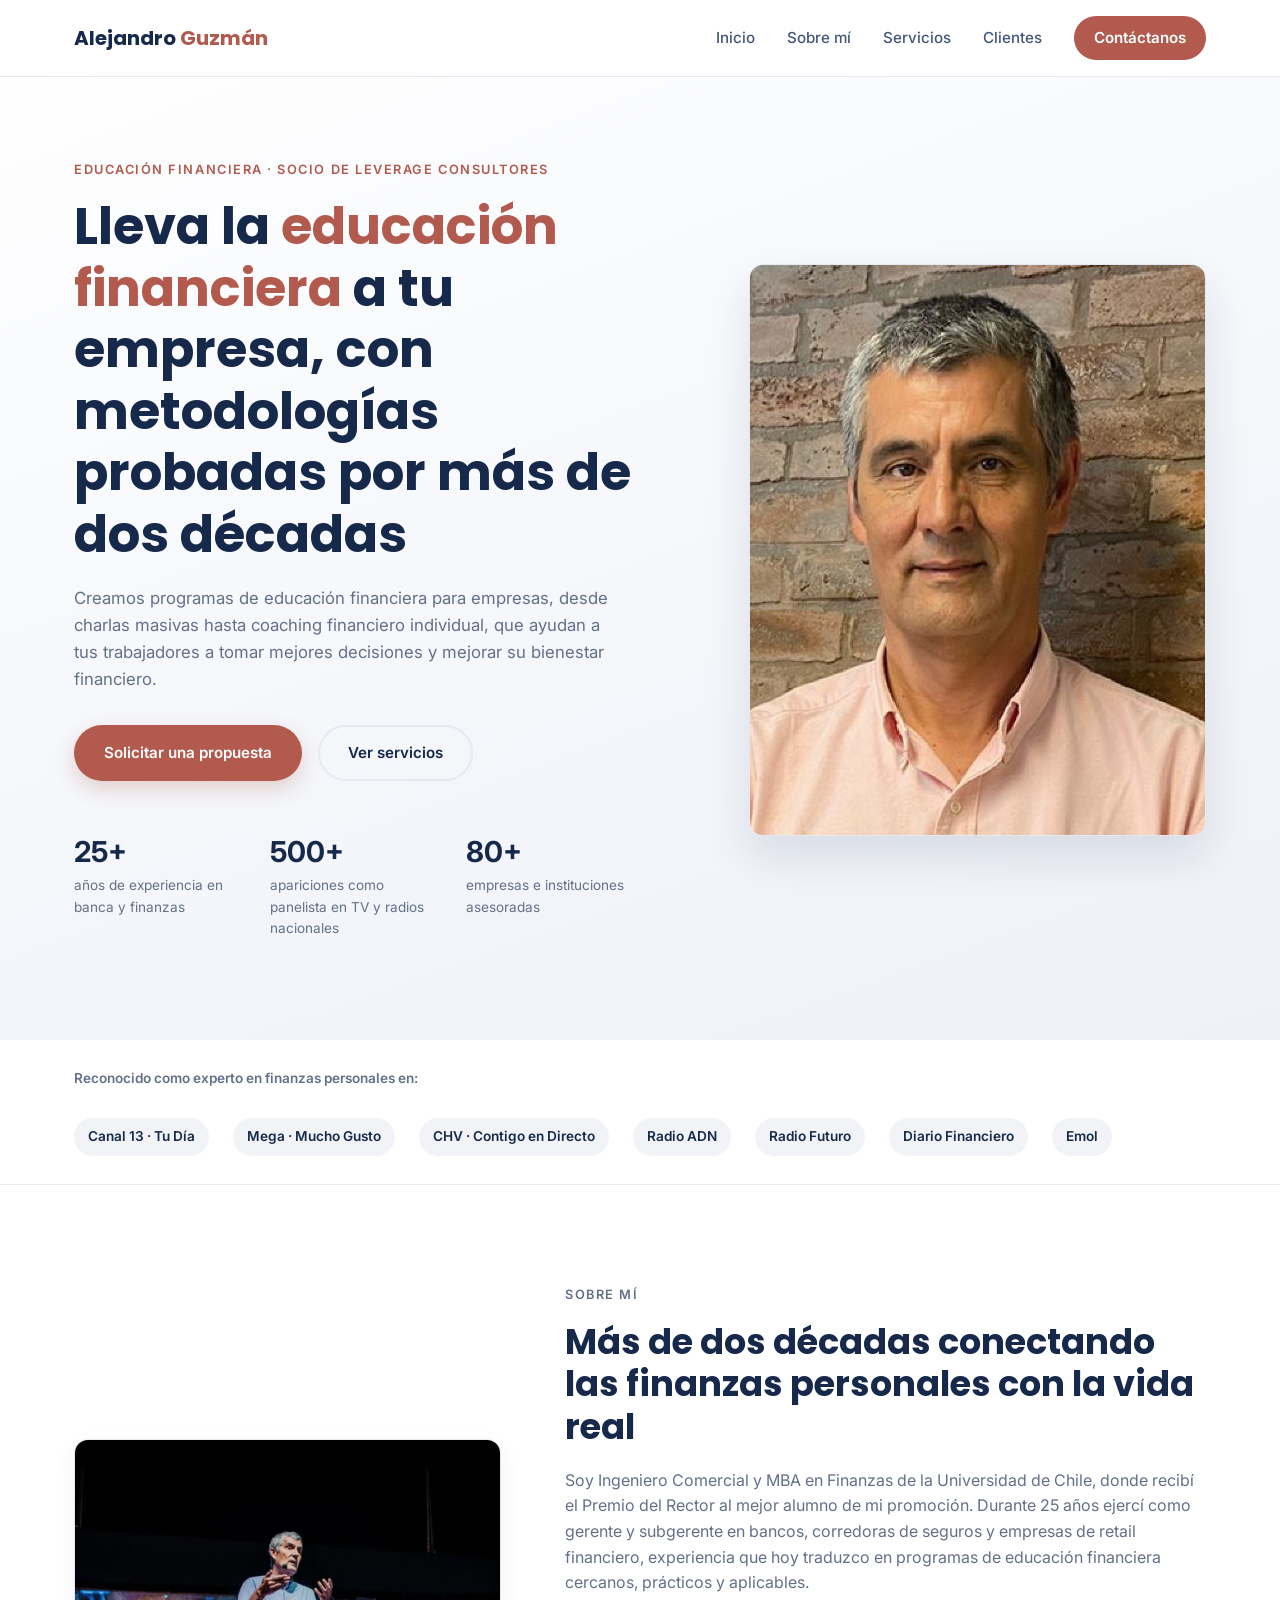
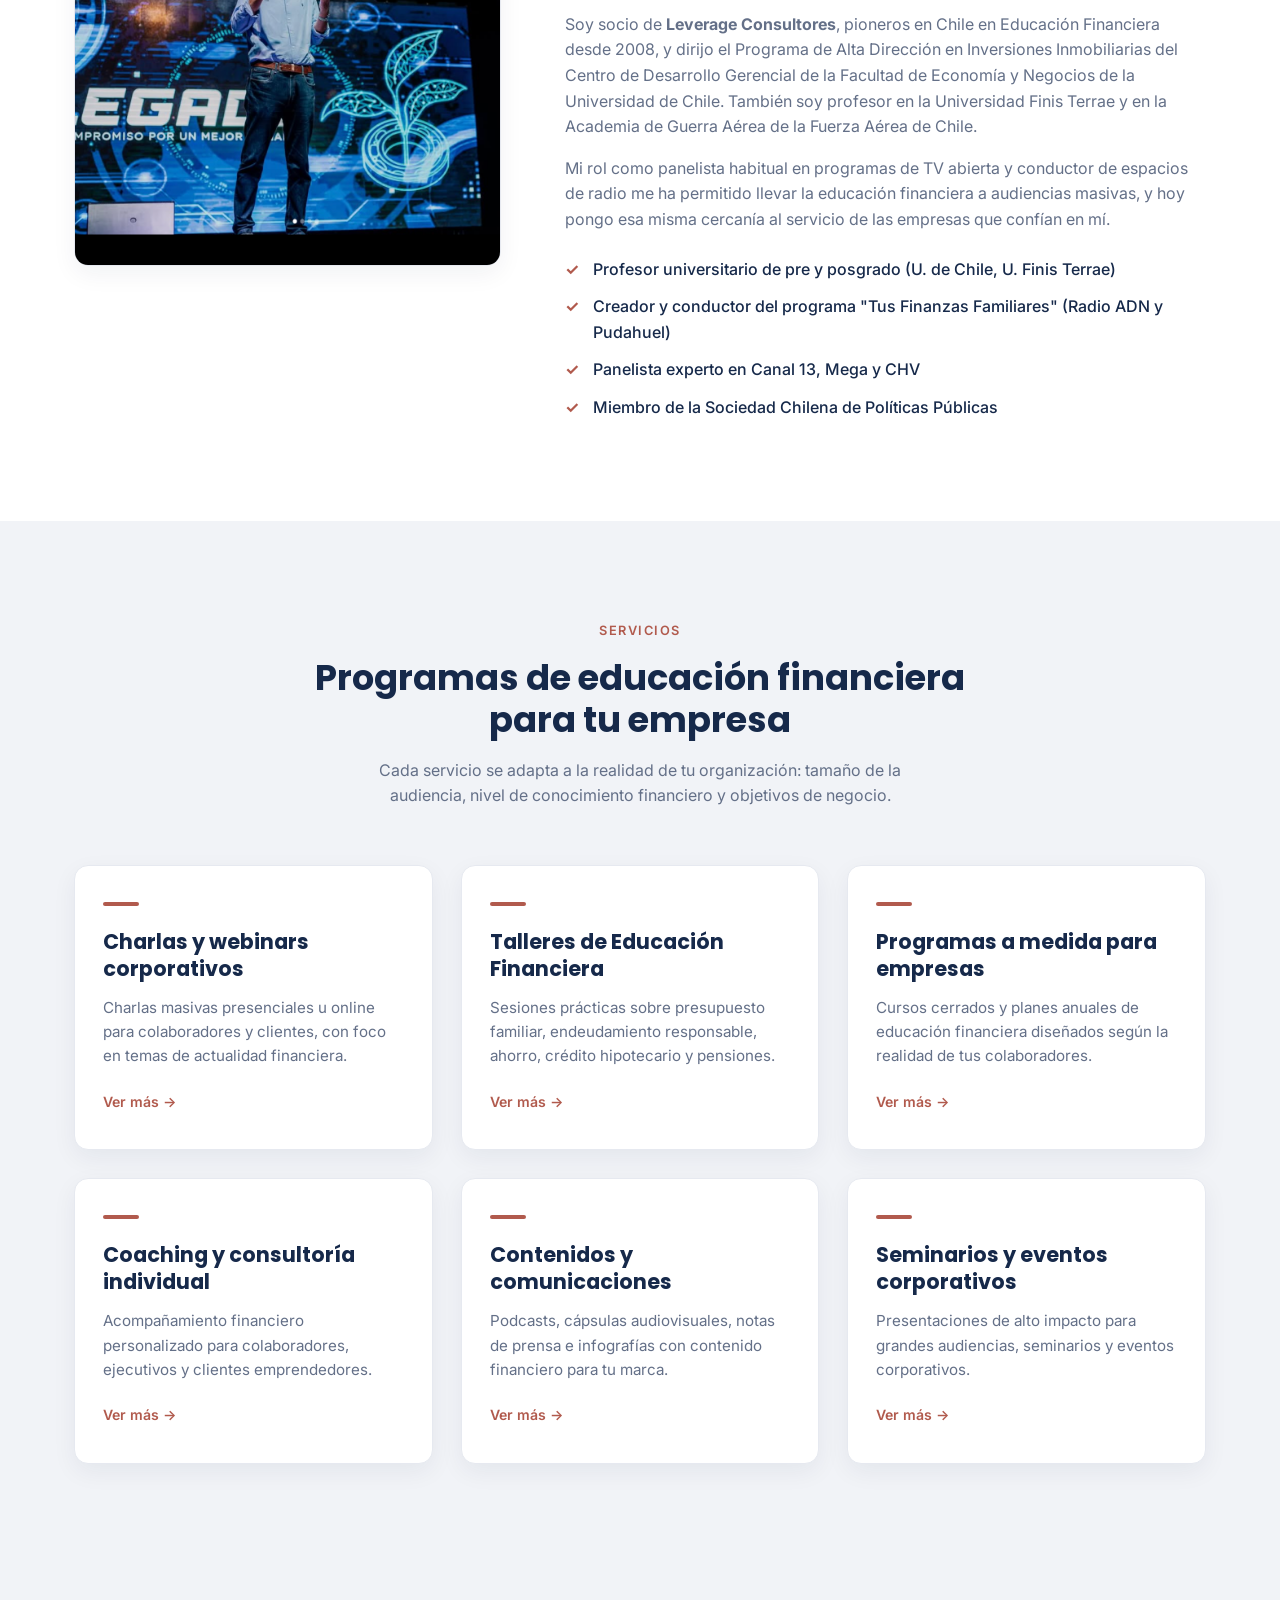
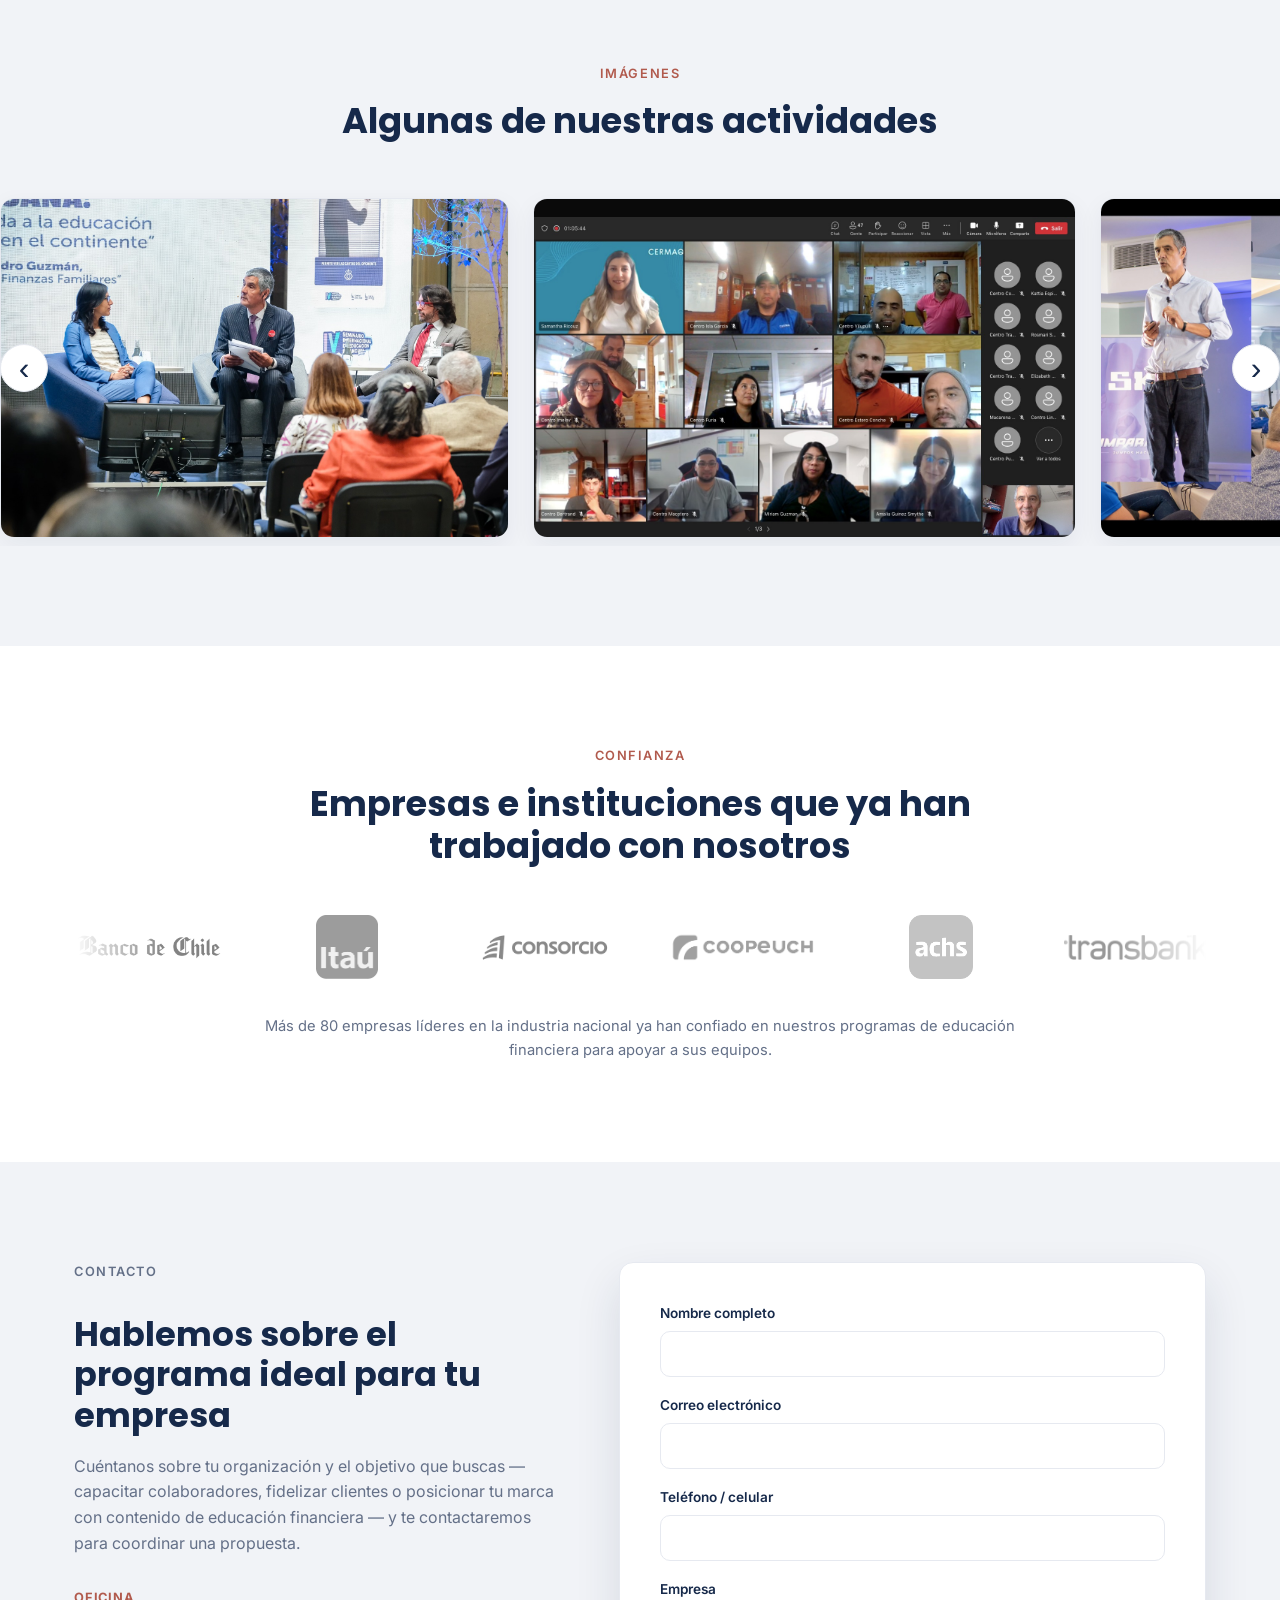
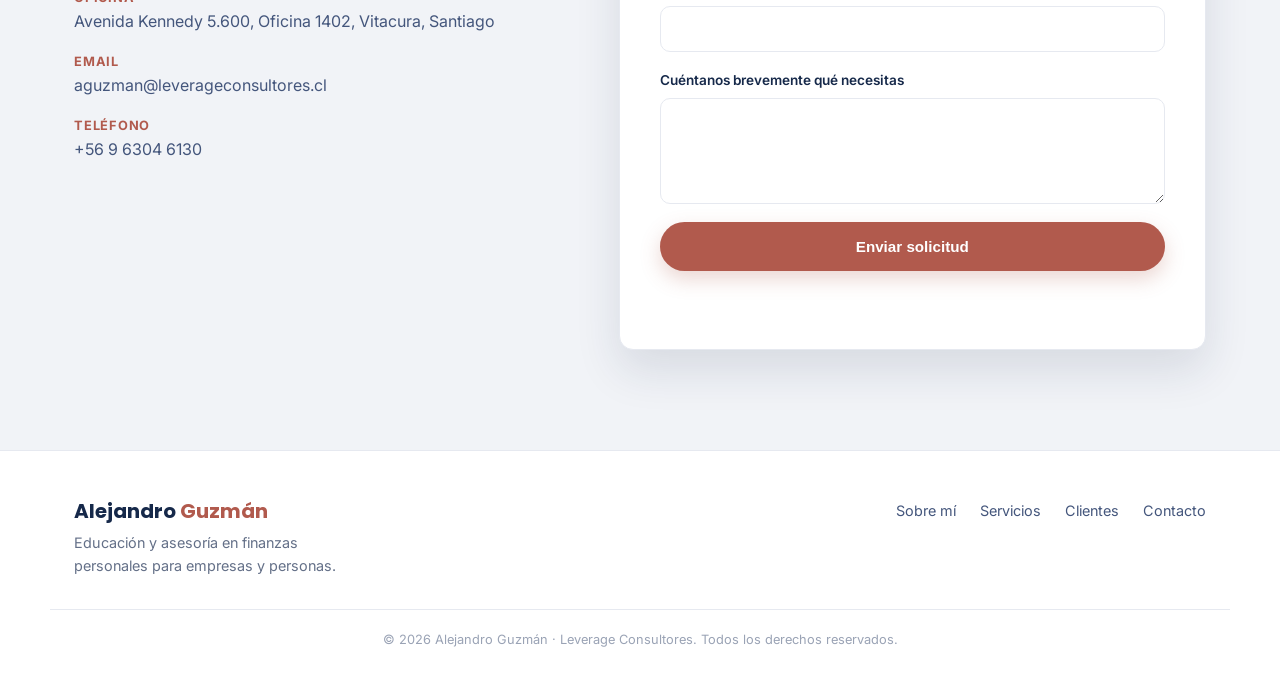
==== commit 00fef6de: "Actualizar textos carrusel y datos de contacto (email y teléfono) Co-Authored-By: Claude Sonnet 4.6 " ====
--- a/index.html
+++ b/index.html
@@ -178,8 +178,8 @@
     <!-- GALERÍA DE SERVICIOS -->
     <section class="gallery">
       <div class="container">
-        <p class="eyebrow eyebrow--center">En acción</p>
-        <h2 class="section-title">Servicios entregados</h2>
+        <p class="eyebrow eyebrow--center">Imágenes</p>
+        <h2 class="section-title">Algunas de nuestras actividades</h2>
       </div>
       <div class="gallery__wrapper">
         <button class="gallery__arrow gallery__arrow--prev" id="galleryPrev" aria-label="Anterior">&#8249;</button>
@@ -263,7 +263,8 @@
 
           <ul class="contact__details">
             <li><strong>Oficina</strong><span>Avenida Kennedy 5.600, Oficina 1402, Vitacura, Santiago</span></li>
-            <li><strong>Email</strong><span>contacto@alejandroguzmand.com</span></li>
+            <li><strong>Email</strong><span>aguzman@leverageconsultores.cl</span></li>
+            <li><strong>Teléfono</strong><span>+56 9 6304 6130</span></li>
           </ul>
         </div>
 
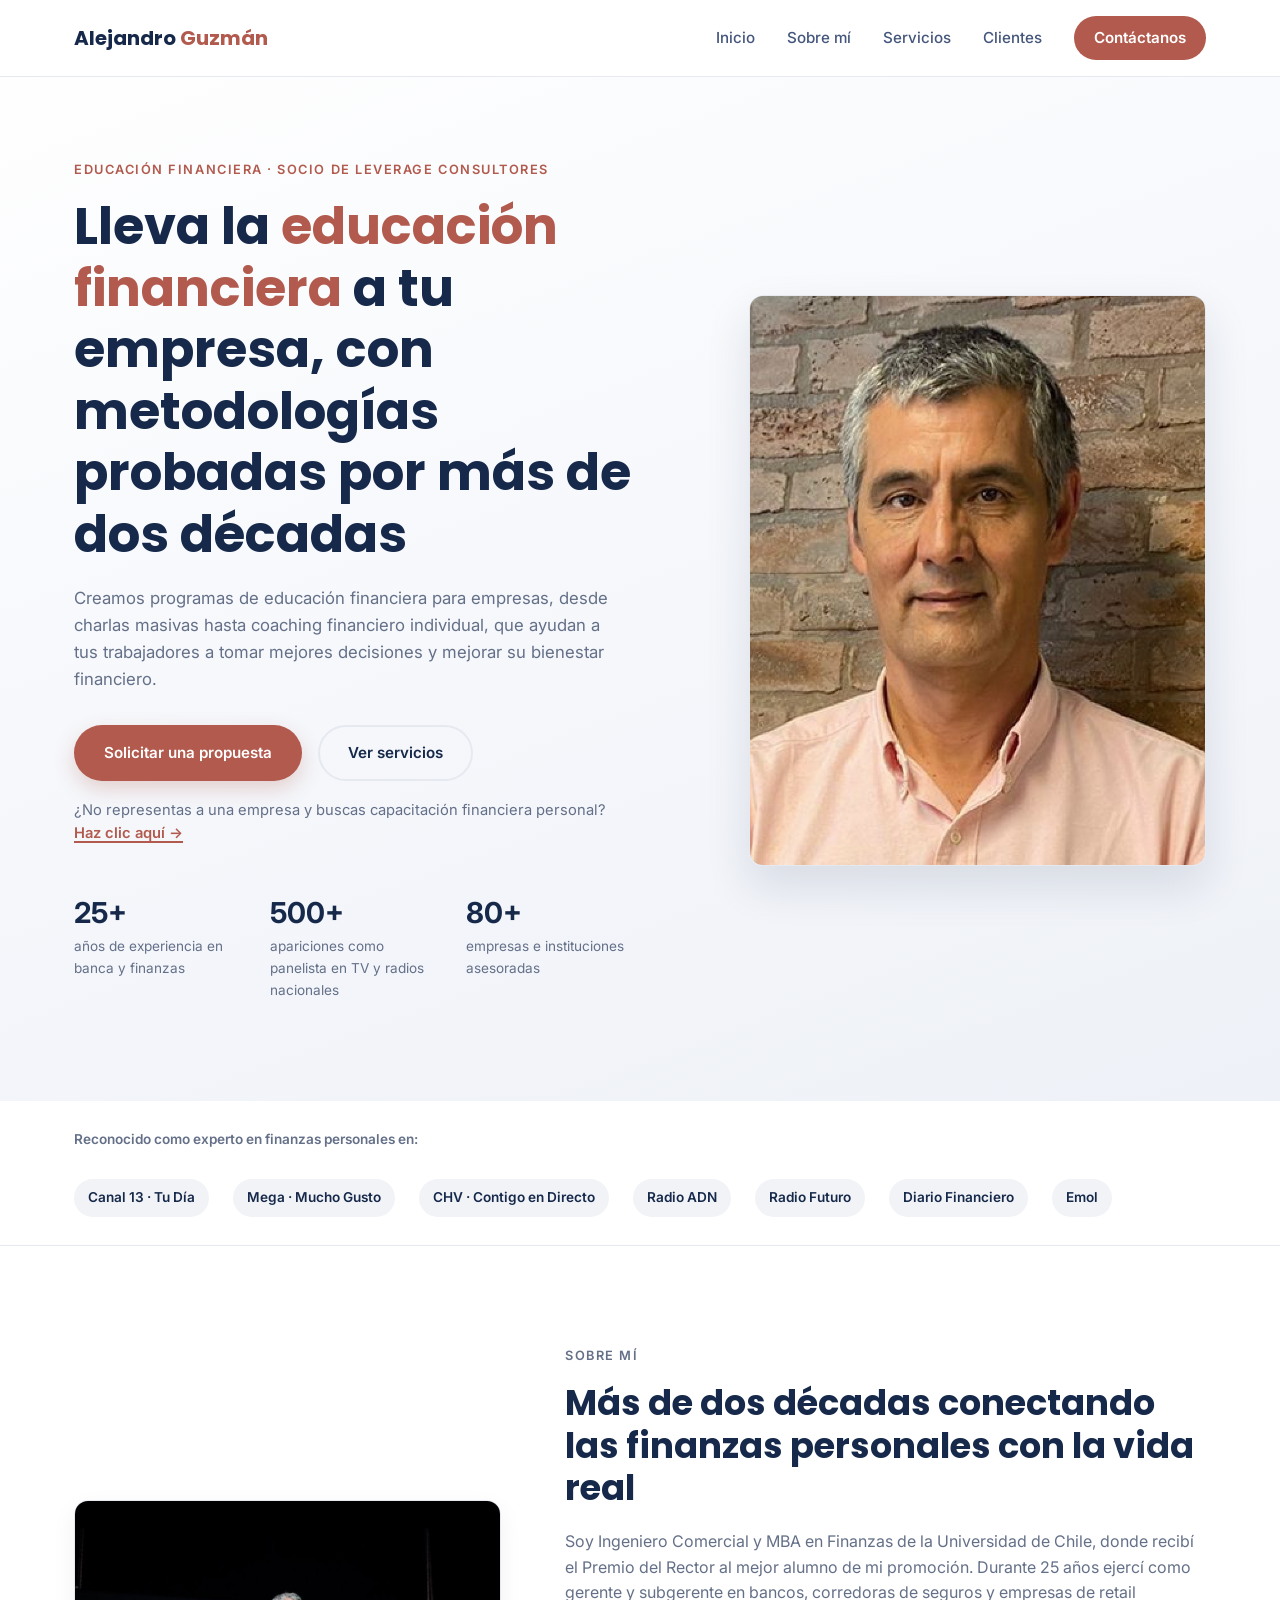
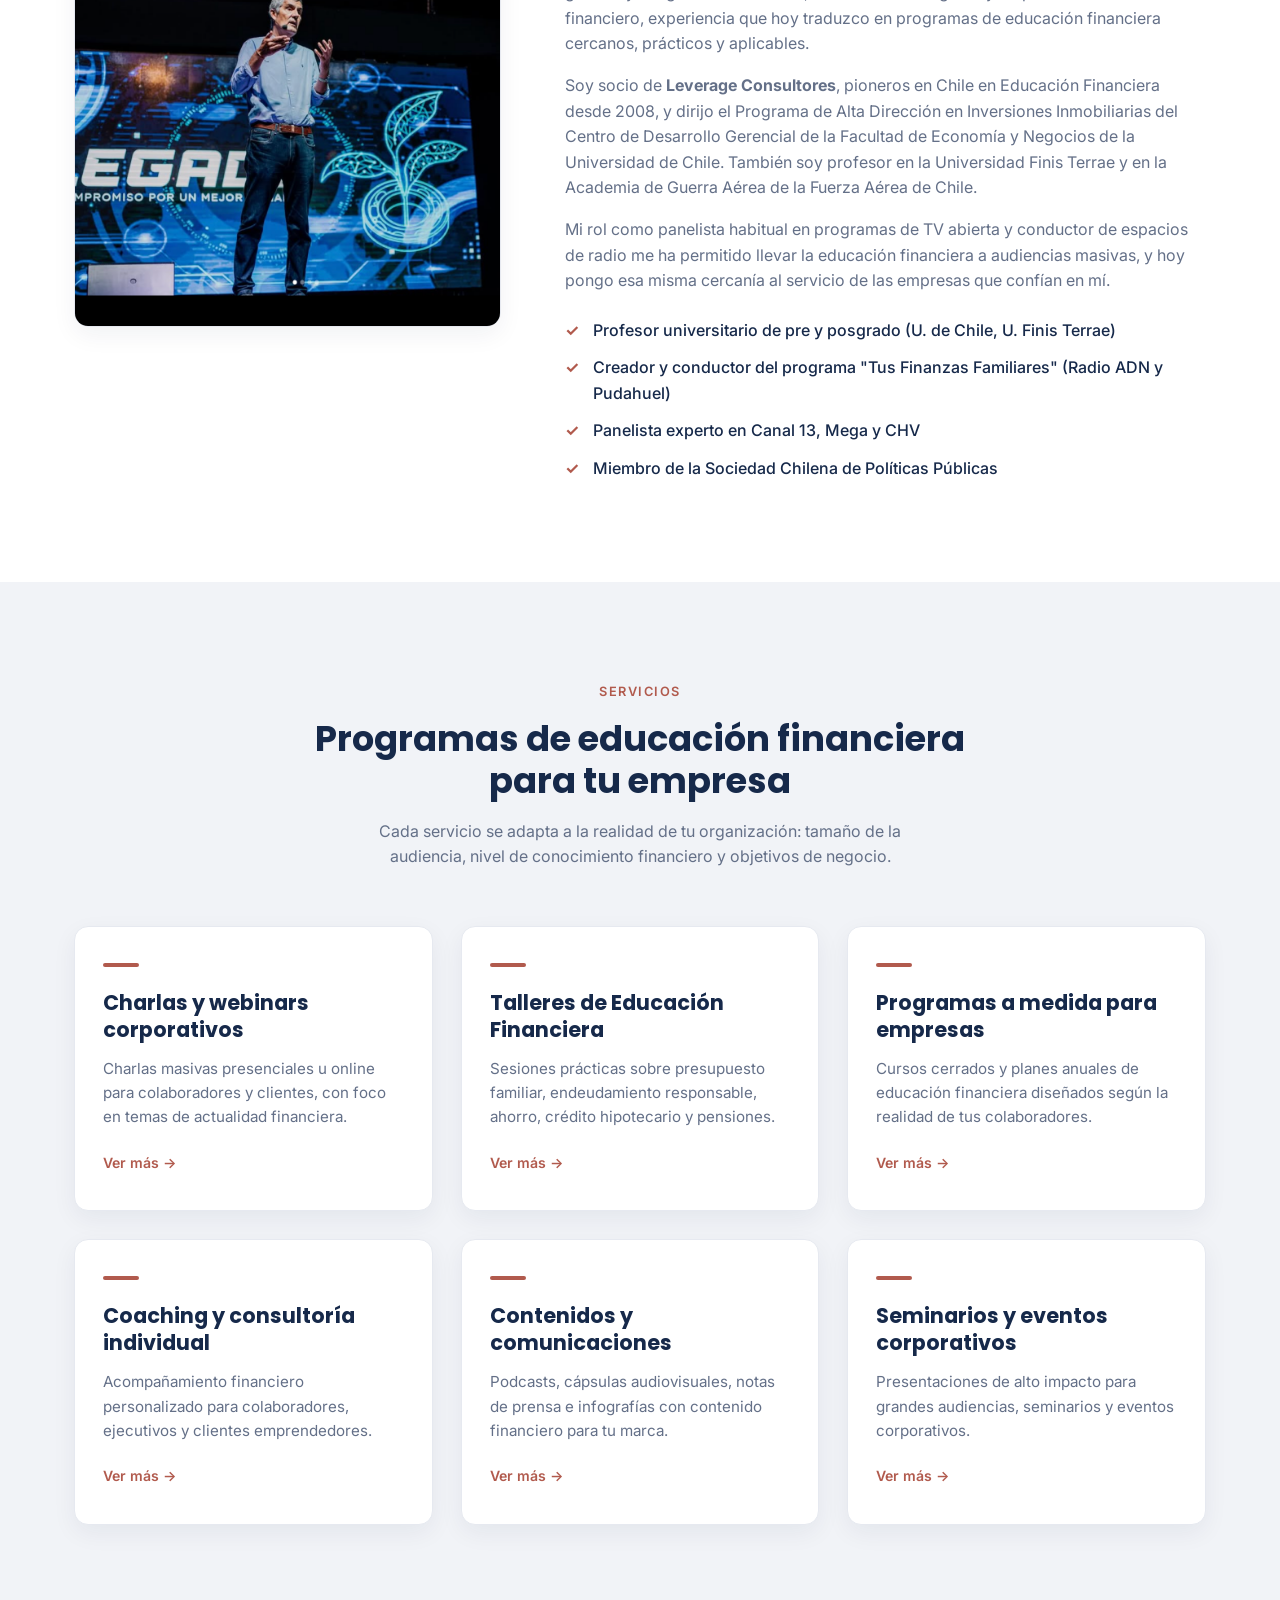
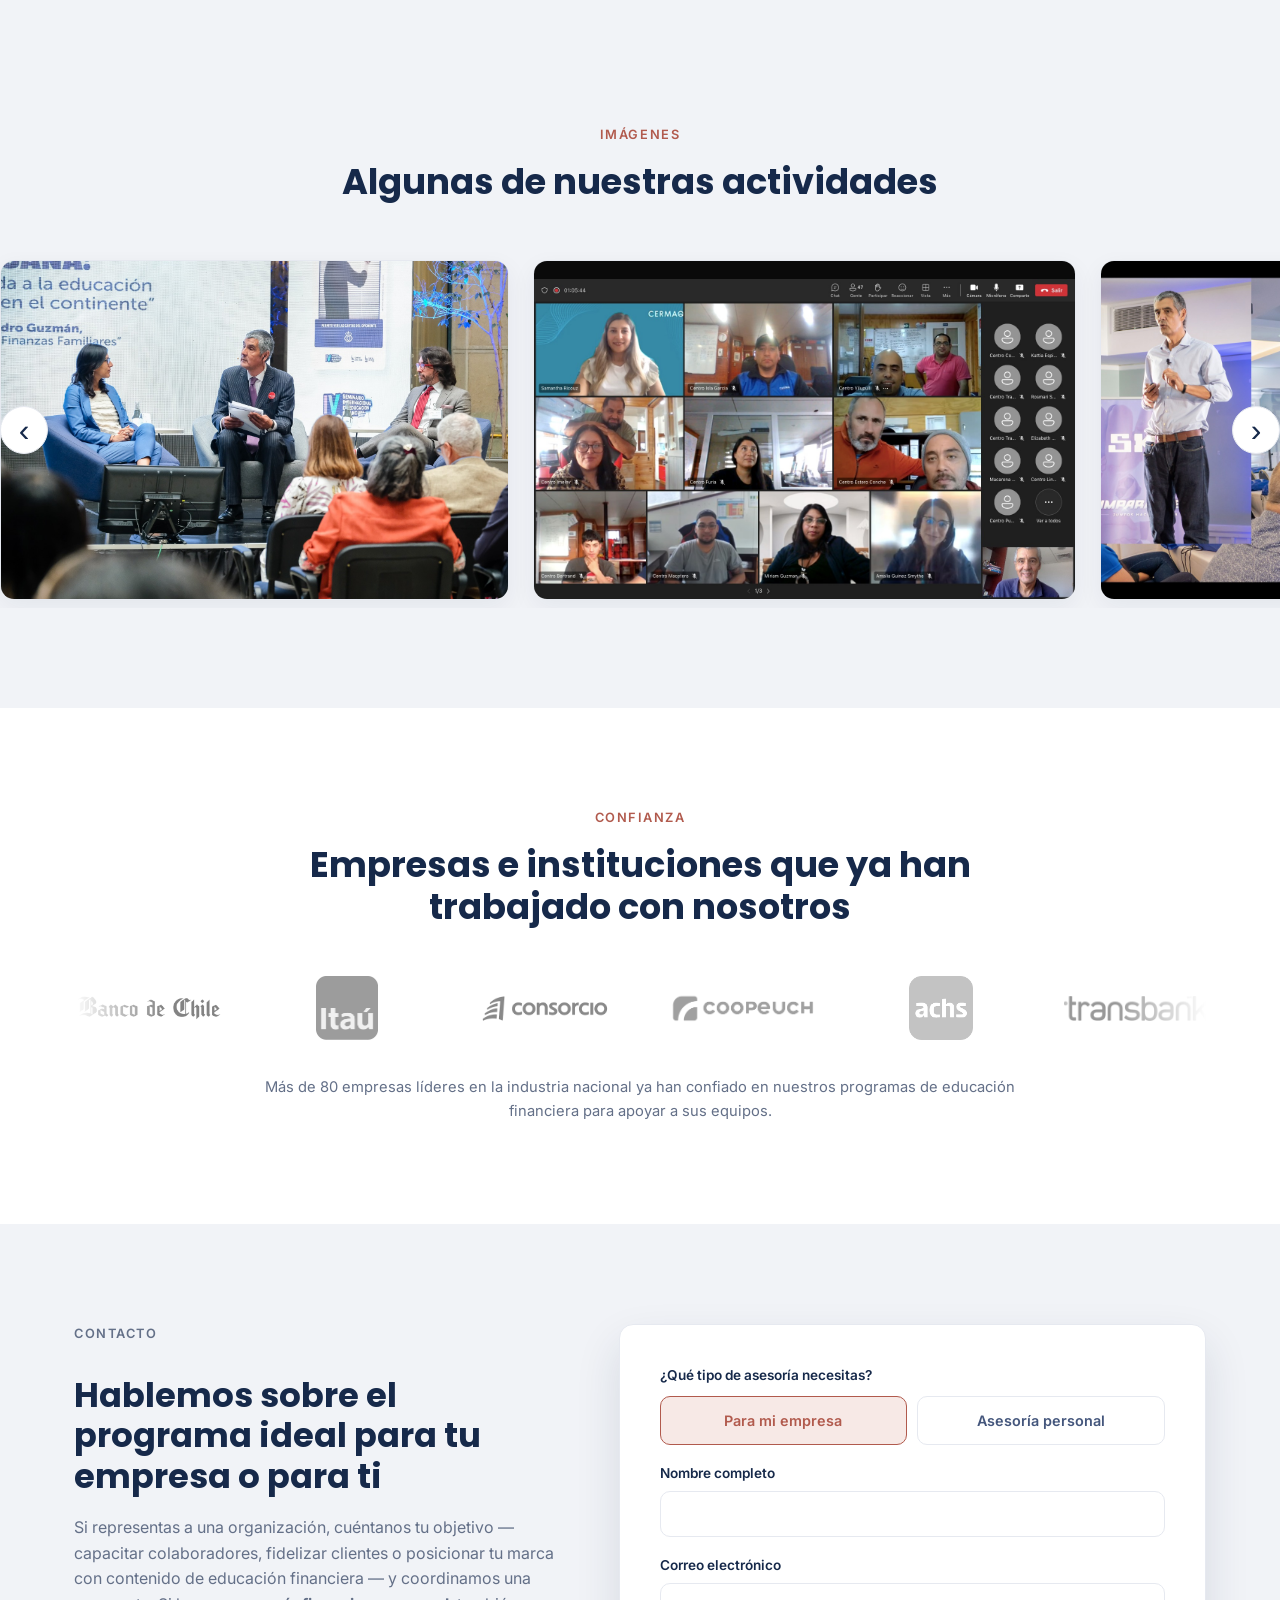
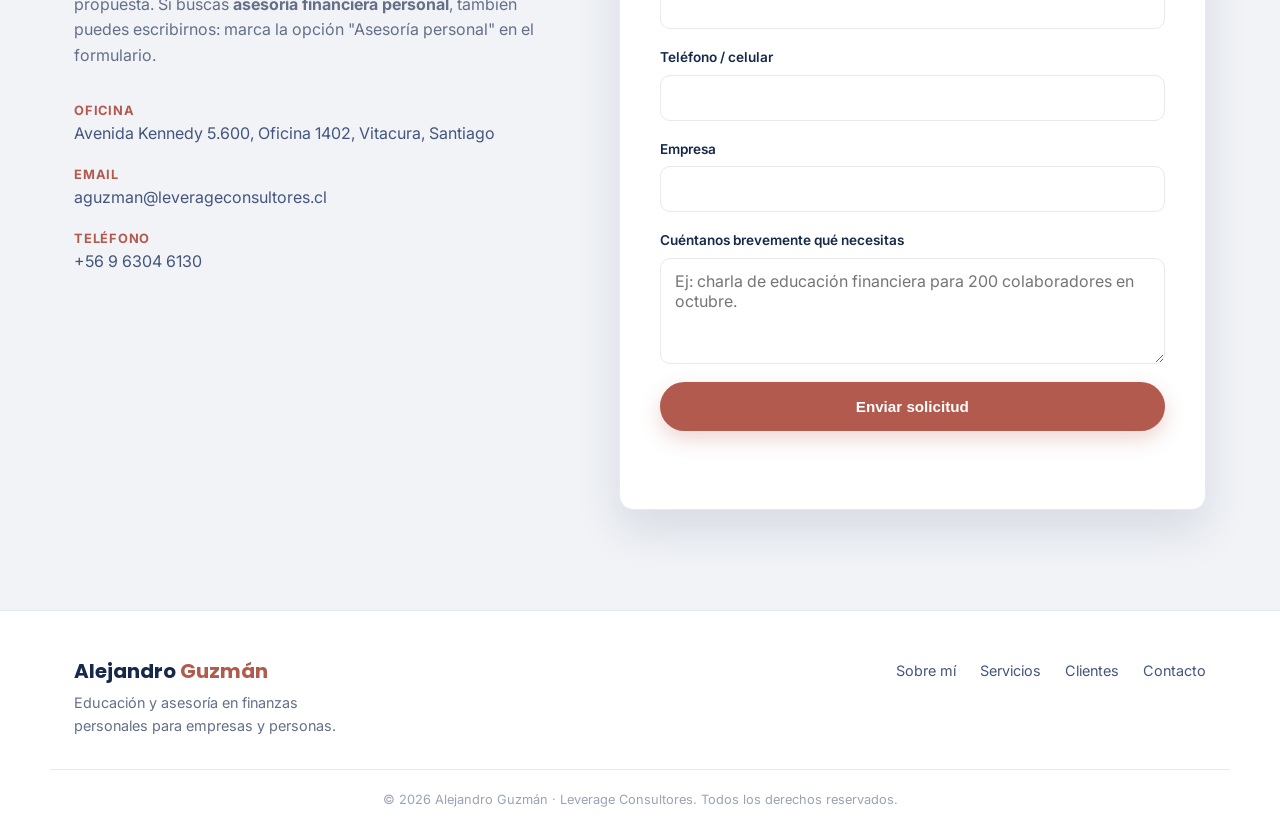
==== commit 2a90972e: "Habilitar solicitudes de capacitación financiera personal Los primeros formularios recibidos fueron " ====
--- a/index.html
+++ b/index.html
@@ -3,13 +3,23 @@
 <head>
   <meta charset="UTF-8">
   <meta name="viewport" content="width=device-width, initial-scale=1.0">
+
+  <!-- Google tag (gtag.js) -->
+  <script async src="https://www.googletagmanager.com/gtag/js?id=AW-18354434013"></script>
+  <script>
+    window.dataLayer = window.dataLayer || [];
+    function gtag(){dataLayer.push(arguments);}
+    gtag('js', new Date());
+    gtag('config', 'AW-18354434013');
+  </script>
+
   <title>Alejandro Guzmán | Asesoría y Educación Financiera para Empresas</title>
   <meta name="description" content="Alejandro Guzmán, experto en finanzas personales, socio de Leverage Consultores, panelista de TV y radio. Charlas, talleres y coaching financiero para empresas y colaboradores.">
 
   <meta property="og:title" content="Alejandro Guzmán | Educación Financiera para Empresas">
   <meta property="og:description" content="Charlas, talleres y consultoría en finanzas personales para empresas, dictadas por Alejandro Guzmán, experto reconocido en TV y radio.">
   <meta property="og:type" content="website">
-  <meta property="og:url" content="https://www.alejandroguzmand.com">
+  <meta property="og:url" content="https://www.alejandroguzmand.cl">
   <meta property="og:image" content="images/alejandro/og-cover.jpg">
   <meta name="theme-color" content="#ffffff">
 
@@ -55,6 +65,11 @@
             <a href="#contacto" class="btn btn--primary">Solicitar una propuesta</a>
             <a href="#servicios" class="btn btn--ghost">Ver servicios</a>
           </div>
+
+          <p class="hero__note">
+            ¿No representas a una empresa y buscas capacitación financiera personal?
+            <a href="#contacto" class="hero__note-link" data-tipo="personal">Haz clic aquí</a>
+          </p>
 
           <ul class="hero__stats">
             <li><strong>25+</strong><span>años de experiencia en banca y finanzas</span></li>
@@ -255,10 +270,12 @@
       <div class="container contact__inner">
         <div class="contact__info">
           <p class="eyebrow">Contacto</p>
-          <h2>Hablemos sobre el programa ideal para tu empresa</h2>
+          <h2>Hablemos sobre el programa ideal para tu empresa o para ti</h2>
           <p>
-            Cuéntanos sobre tu organización y el objetivo que buscas — capacitar colaboradores, fidelizar clientes o
-            posicionar tu marca con contenido de educación financiera — y te contactaremos para coordinar una propuesta.
+            Si representas a una organización, cuéntanos tu objetivo — capacitar colaboradores, fidelizar clientes o
+            posicionar tu marca con contenido de educación financiera — y coordinamos una propuesta. Si buscas
+            <strong>asesoría financiera personal</strong>, también puedes escribirnos: marca la opción
+            "Asesoría personal" en el formulario.
           </p>
 
           <ul class="contact__details">
@@ -272,6 +289,17 @@
           <input type="hidden" name="access_key" value="b6893c75-7987-4809-8630-a2dd53f004ae">
           <input type="hidden" name="subject" value="Nueva solicitud desde alejandroguzmand.com">
           <input type="hidden" name="from_name" value="Sitio web Alejandro Guzmán">
+
+          <fieldset class="form-row form-row--segment">
+            <legend>¿Qué tipo de asesoría necesitas?</legend>
+            <div class="segment">
+              <input type="radio" id="tipoEmpresa" name="tipo" value="Empresa" checked>
+              <label for="tipoEmpresa">Para mi empresa</label>
+              <input type="radio" id="tipoPersonal" name="tipo" value="Asesoría personal">
+              <label for="tipoPersonal">Asesoría personal</label>
+            </div>
+          </fieldset>
+
           <div class="form-row">
             <label for="nombre">Nombre completo</label>
             <input type="text" id="nombre" name="nombre" required>
@@ -287,14 +315,14 @@
             <input type="tel" id="telefono" name="telefono" required>
           </div>
 
-          <div class="form-row">
+          <div class="form-row" id="empresaRow">
             <label for="empresa">Empresa</label>
             <input type="text" id="empresa" name="empresa" required>
           </div>
 
           <div class="form-row">
             <label for="mensaje">Cuéntanos brevemente qué necesitas</label>
-            <textarea id="mensaje" name="mensaje" rows="4"></textarea>
+            <textarea id="mensaje" name="mensaje" rows="4" placeholder="Ej: charla de educación financiera para 200 colaboradores en octubre."></textarea>
           </div>
 
           <button type="submit" class="btn btn--primary btn--full">Enviar solicitud</button>
--- a/css/style.css
+++ b/css/style.css
@@ -175,7 +175,25 @@
   max-width: 540px;
   margin-bottom: 32px;
 }
-.hero__actions { display: flex; gap: 16px; flex-wrap: wrap; margin-bottom: 48px; }
+.hero__actions { display: flex; gap: 16px; flex-wrap: wrap; margin-bottom: 18px; }
+
+.hero__note {
+  font-size: 0.92rem;
+  color: var(--gray);
+  max-width: 620px;
+  margin-bottom: 44px;
+}
+.hero__note-link {
+  color: var(--accent);
+  font-weight: 600;
+  text-decoration: underline;
+  text-underline-offset: 3px;
+  text-decoration-thickness: 1.5px;
+  white-space: nowrap;
+  transition: color 0.2s;
+}
+.hero__note-link:hover { color: var(--navy); }
+.hero__note-link::after { content: " →"; }
 
 .hero__stats {
   display: flex;
@@ -412,6 +430,7 @@
   gap: 18px;
 }
 .form-row { display: grid; gap: 6px; }
+.form-row[hidden] { display: none; }
 .form-row label { font-size: 0.85rem; font-weight: 600; color: var(--navy); }
 .form-row input, .form-row textarea {
   border: 1.5px solid var(--line);
@@ -428,6 +447,51 @@
   outline: none;
   border-color: var(--accent);
 }
+.form-row--segment { border: none; }
+.form-row--segment legend {
+  font-size: 0.85rem;
+  font-weight: 600;
+  color: var(--navy);
+  padding: 0;
+  margin-bottom: 10px;
+}
+.segment {
+  position: relative;
+  display: grid;
+  grid-template-columns: 1fr 1fr;
+  gap: 10px;
+}
+.segment input {
+  position: absolute;
+  opacity: 0;
+  width: 1px; height: 1px;
+  pointer-events: none;
+}
+.segment label {
+  display: flex;
+  align-items: center;
+  justify-content: center;
+  text-align: center;
+  padding: 12px 10px;
+  border: 1.5px solid var(--line);
+  border-radius: 10px;
+  font-size: 0.9rem;
+  font-weight: 600;
+  color: var(--navy-soft);
+  cursor: pointer;
+  transition: border-color 0.2s, background 0.2s, color 0.2s;
+}
+.segment label:hover { border-color: var(--navy-soft); }
+.segment input:checked + label {
+  border-color: var(--accent);
+  background: var(--accent-tint);
+  color: var(--accent);
+}
+.segment input:focus-visible + label {
+  outline: 2px solid var(--accent);
+  outline-offset: 2px;
+}
+
 .form-status { font-size: 0.9rem; min-height: 20px; font-weight: 500; }
 .form-status[data-state="success"] { color: #1f8a4c; }
 .form-status[data-state="error"] { color: #c0392b; }
@@ -685,6 +749,7 @@
   .gallery__track { padding: 8px 16px; }
   .gallery__arrow { display: none; }
   .hero { padding-bottom: 60px; }
+  .hero__note { margin-bottom: 34px; }
   .hero__stats { gap: 16px 28px; }
   .hero__stats li { flex: 0 0 calc(50% - 14px); }
   .services__grid { grid-template-columns: 1fr; }
@@ -698,6 +763,8 @@
   .about, .services, .clients, .contact { padding: 56px 0; }
   .hero__actions { flex-direction: column; align-items: stretch; }
   .hero__actions .btn { width: 100%; }
+  .hero__note-link { white-space: normal; }
+  .segment { grid-template-columns: 1fr; }
   .hero__stats li { flex: 0 0 100%; }
   .contact__form { padding: 22px; }
   .footer__inner { flex-direction: column; }
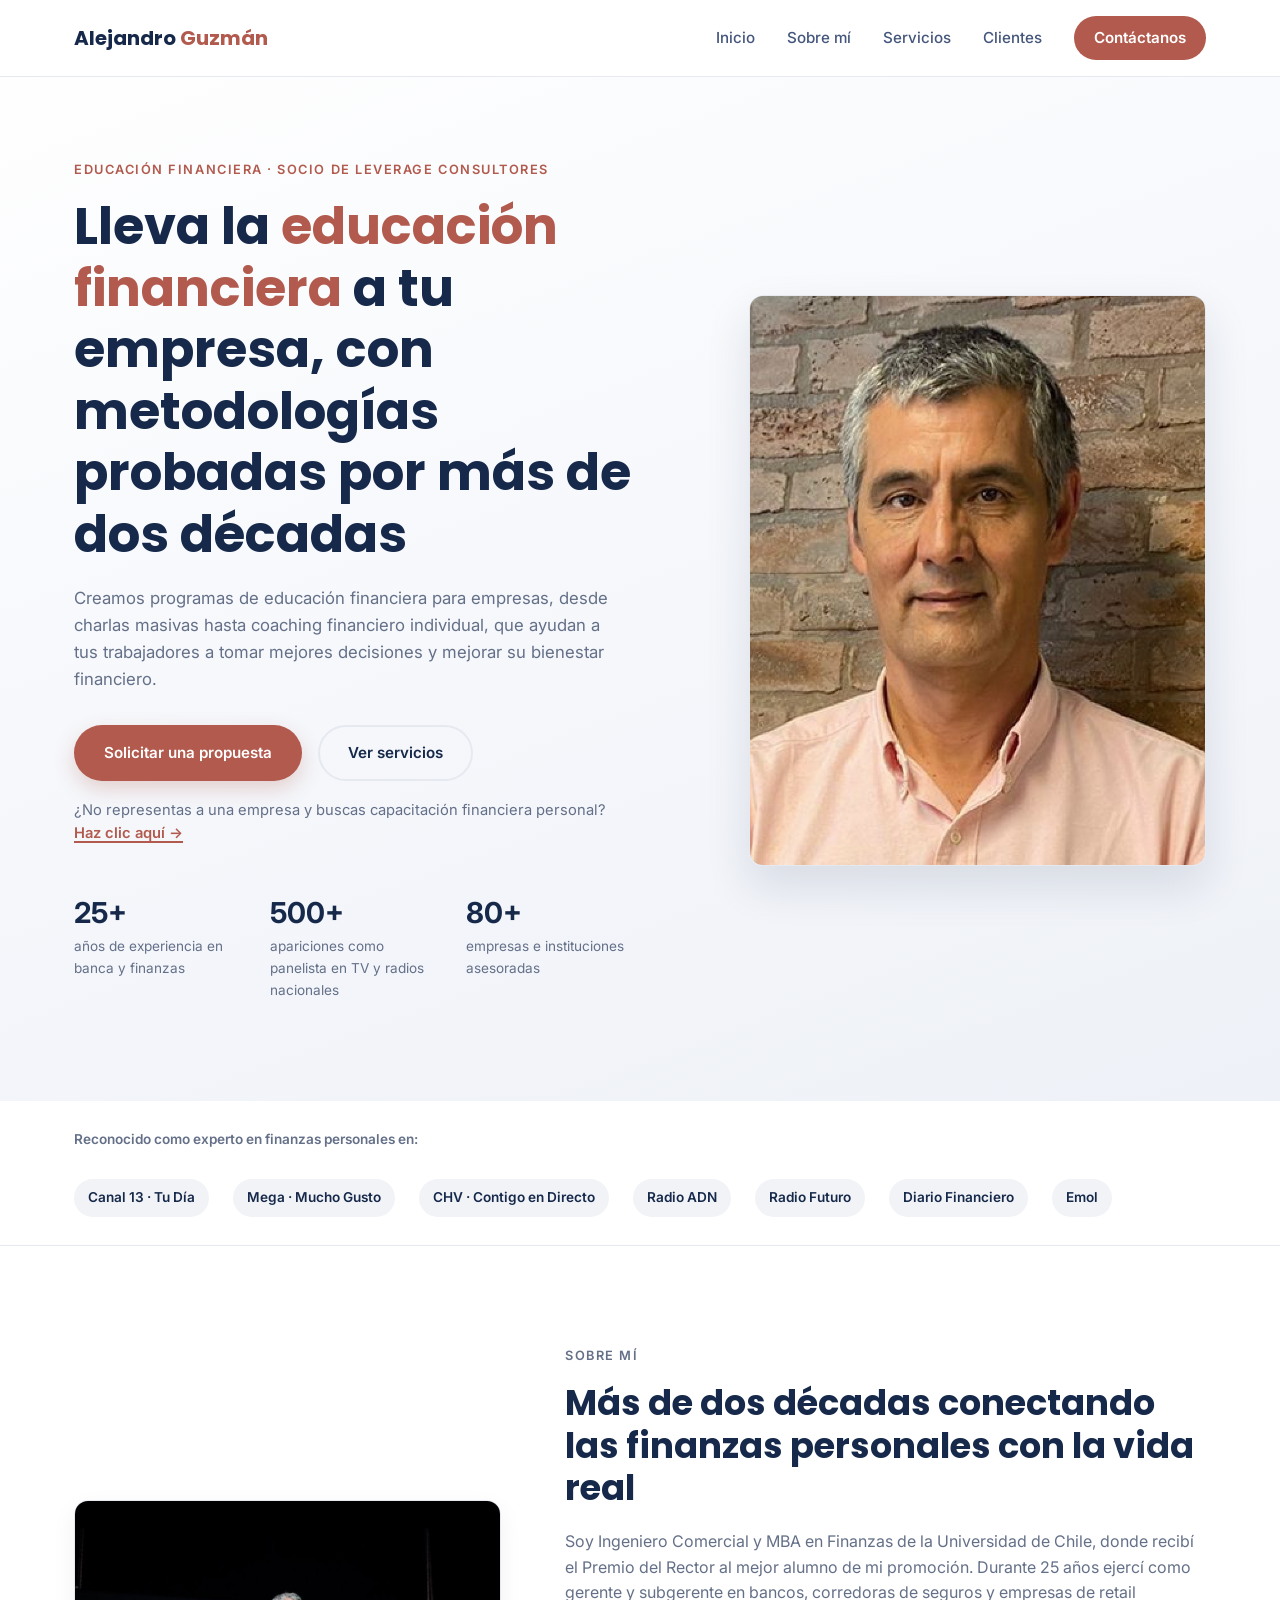
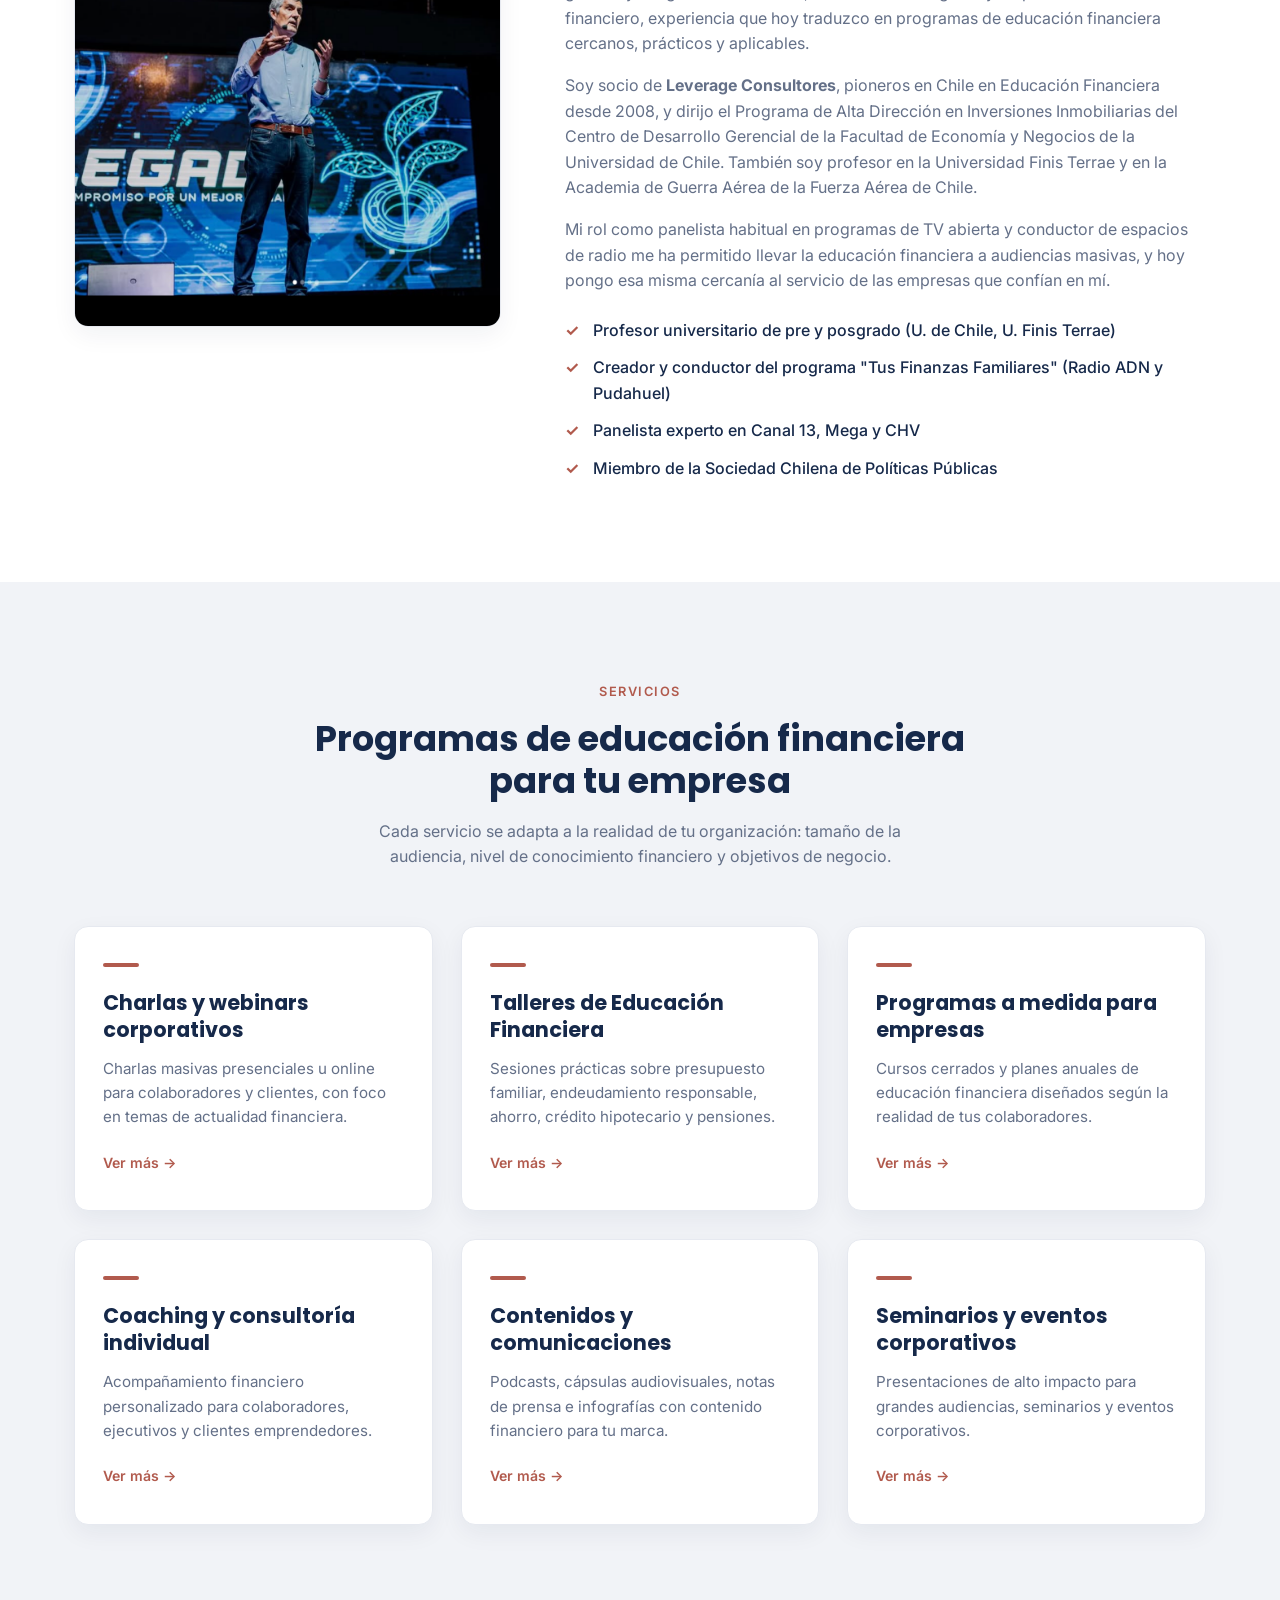
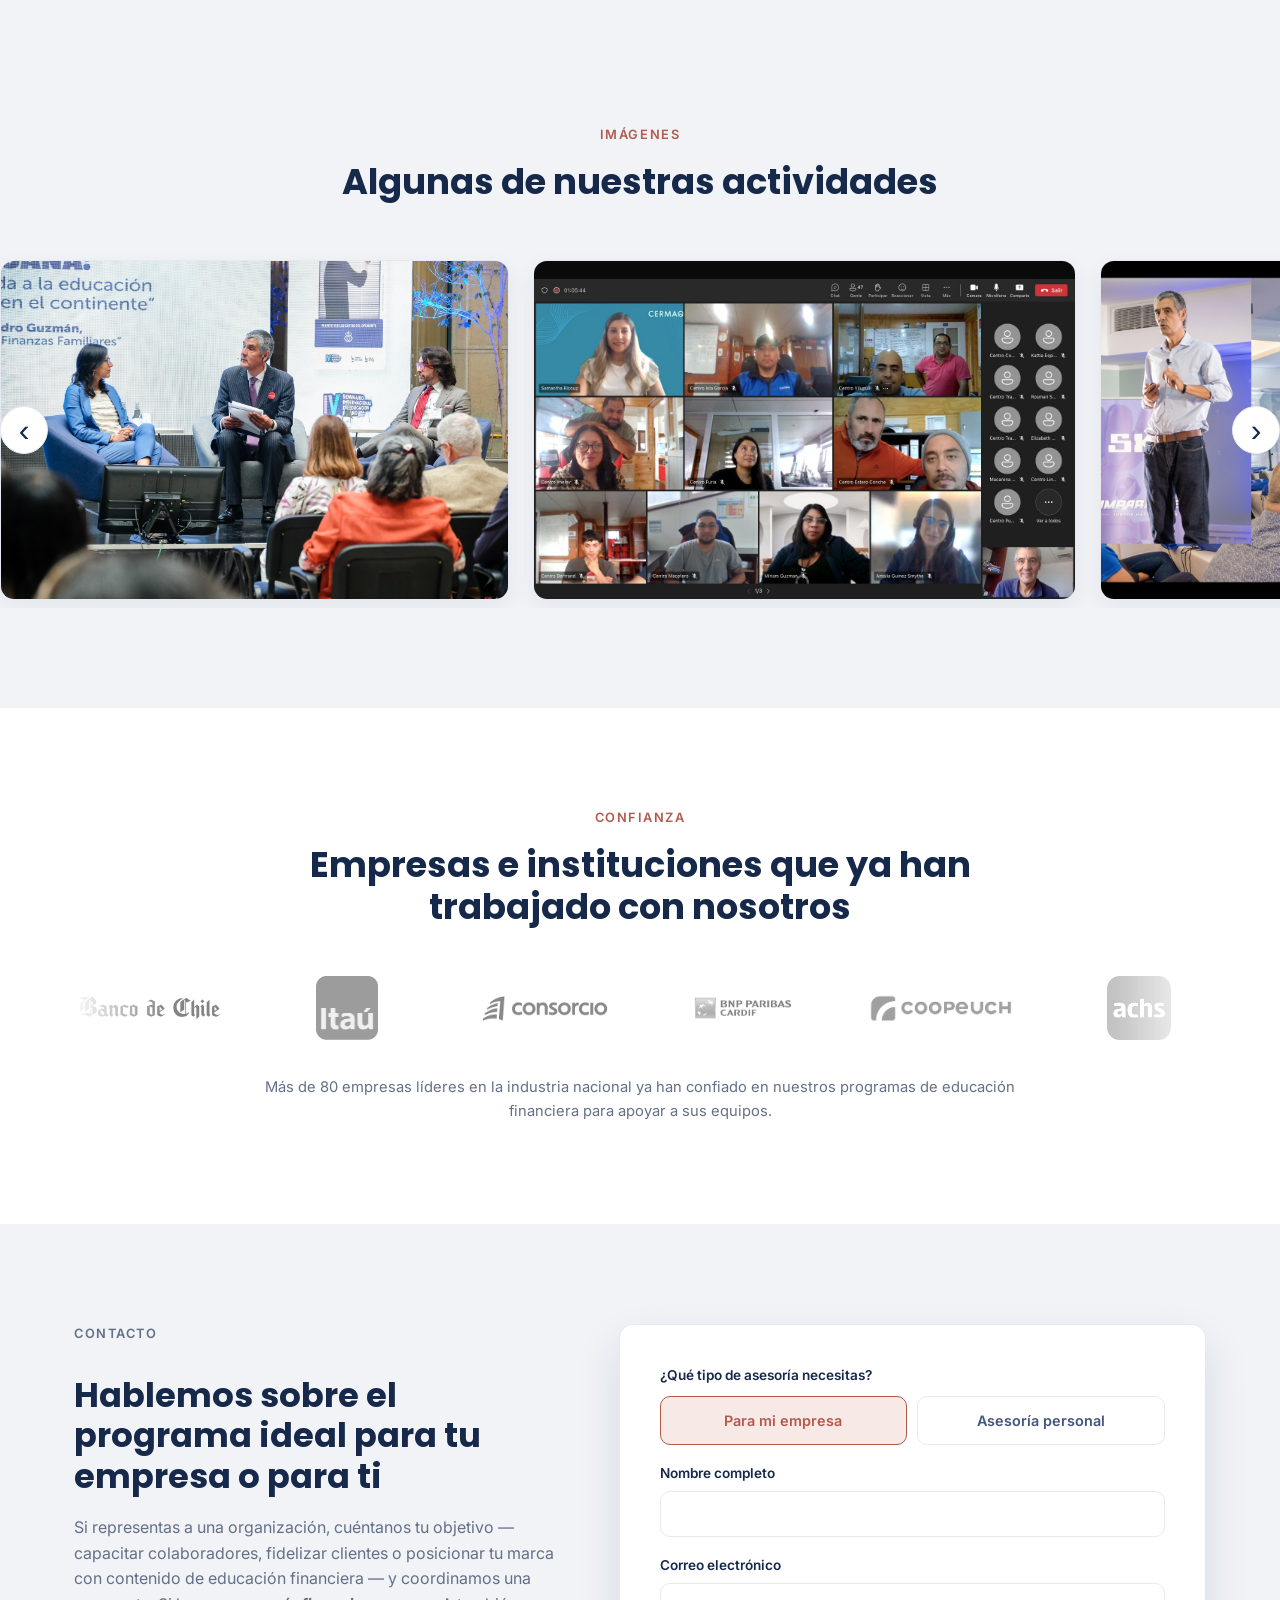
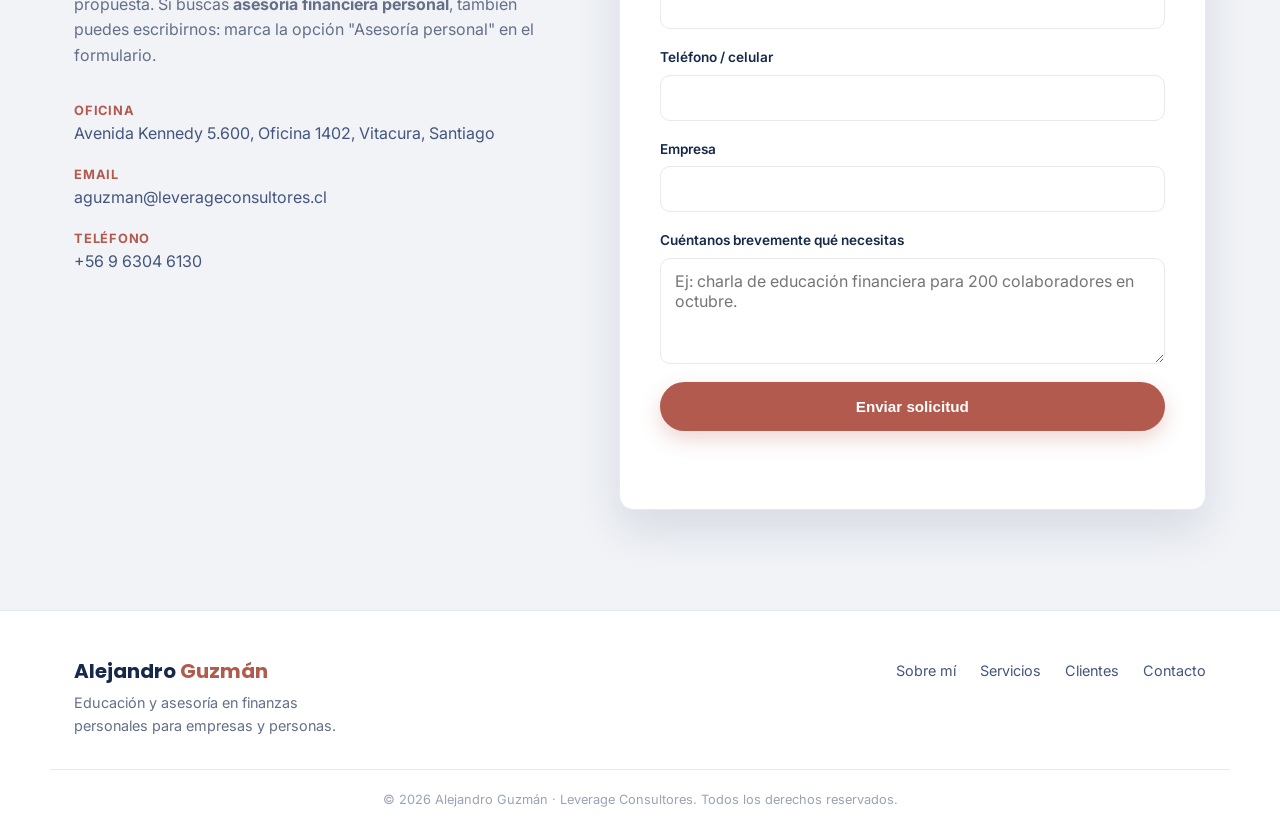
==== commit cc39a901: "Agregar dos fotos a la galería y tres logos al carrusel de clientes Nuevas imágenes de actividades (" ====
--- a/index.html
+++ b/index.html
@@ -223,6 +223,12 @@
           <div class="gallery__item">
             <img src="images/imagenes servicios/servicio-8.jpeg" alt="Sesión de educación financiera para colaboradores" loading="lazy">
           </div>
+          <div class="gallery__item">
+            <img src="images/imagenes servicios/servicio-9.jpeg" alt="Taller de finanzas personales con un equipo corporativo en sala de directorio" loading="lazy">
+          </div>
+          <div class="gallery__item">
+            <img src="images/imagenes servicios/servicio-10.jpeg" alt="Equipo de colaboradores al finalizar un taller de educación financiera" loading="lazy">
+          </div>
         </div>
         <button class="gallery__arrow gallery__arrow--next" id="galleryNext" aria-label="Siguiente">&#8250;</button>
       </div>
@@ -239,6 +245,7 @@
             <div class="clients__logo"><img src="images/clientes/banco-chile.png" alt="Banco de Chile" loading="lazy"></div>
             <div class="clients__logo"><img src="images/clientes/banco-itau.png" alt="Banco Itaú" loading="lazy"></div>
             <div class="clients__logo"><img src="images/clientes/banco-consorcio.png" alt="Banco Consorcio" loading="lazy"></div>
+            <div class="clients__logo"><img src="images/clientes/bnp-paribas-cardif.jpg" alt="BNP Paribas Cardif" loading="lazy"></div>
             <div class="clients__logo"><img src="images/clientes/coopeuch.png" alt="Coopeuch" loading="lazy"></div>
             <div class="clients__logo"><img src="images/clientes/achs.png" alt="ACHS" loading="lazy"></div>
             <div class="clients__logo"><img src="images/clientes/transbank.png" alt="Transbank" loading="lazy"></div>
@@ -254,6 +261,8 @@
             <div class="clients__logo"><img src="images/clientes/veterquimica.png" alt="Veterquímica" loading="lazy"></div>
             <div class="clients__logo"><img src="images/clientes/aramark.png" alt="Aramark" loading="lazy"></div>
             <div class="clients__logo"><img src="images/clientes/inmobiliaria-imagina.jpeg" alt="Inmobiliaria Imagina" loading="lazy"></div>
+            <div class="clients__logo"><img src="images/clientes/cannon-home.png" alt="Cannon Home" loading="lazy"></div>
+            <div class="clients__logo"><img src="images/clientes/carrasco-benitez.png" alt="Carrasco Benítez" loading="lazy"></div>
             <div class="clients__logo"><img src="images/clientes/municipalidad-pedro-aguirre-cerda.jpg" alt="Municipalidad Pedro Aguirre Cerda" loading="lazy"></div>
             <div class="clients__logo"><img src="images/clientes/metso.png" alt="Metso" loading="lazy"></div>
           </div>
--- a/css/style.css
+++ b/css/style.css
@@ -708,7 +708,14 @@
 @media (max-width: 980px) {
   .service-body__grid { grid-template-columns: 1fr; }
   .service-body { padding: 60px 0; }
-  .hero__inner, .about__inner, .contact__inner { grid-template-columns: 1fr; }
+  .hero__inner, .about__inner { grid-template-columns: 1fr; }
+  /* En una columna el formulario sube: los datos de contacto pasan debajo.
+     display:contents saca la caja de .contact__info para poder ordenar
+     sus hijos junto al formulario; los márgenes propios dan el espaciado. */
+  .contact__inner { display: flex; flex-direction: column; gap: 0; }
+  .contact__info { display: contents; }
+  .contact__form { order: 1; margin-bottom: 36px; }
+  .contact__details { order: 2; }
   .hero__media { max-width: 380px; margin: 0 auto; }
   .about__photo { max-width: 360px; margin: 0 auto; }
   .services__grid { grid-template-columns: repeat(2, 1fr); }
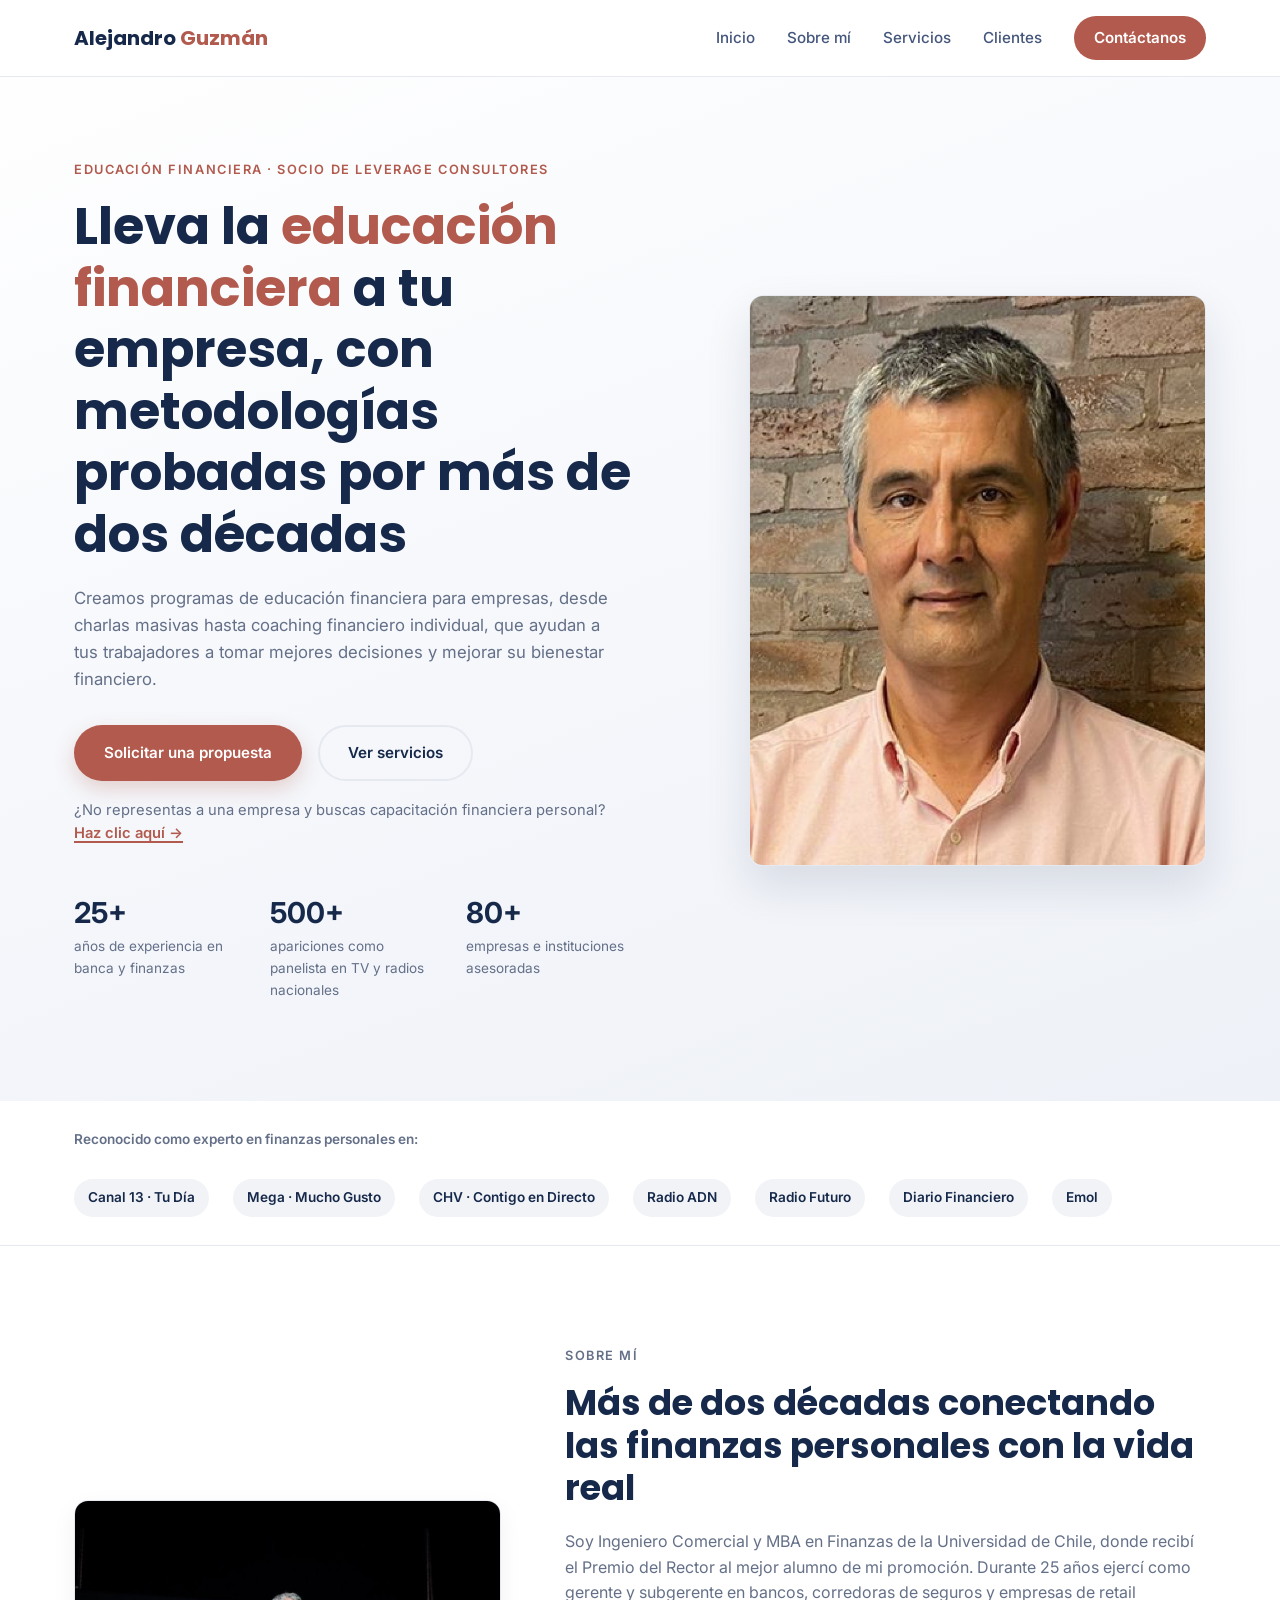
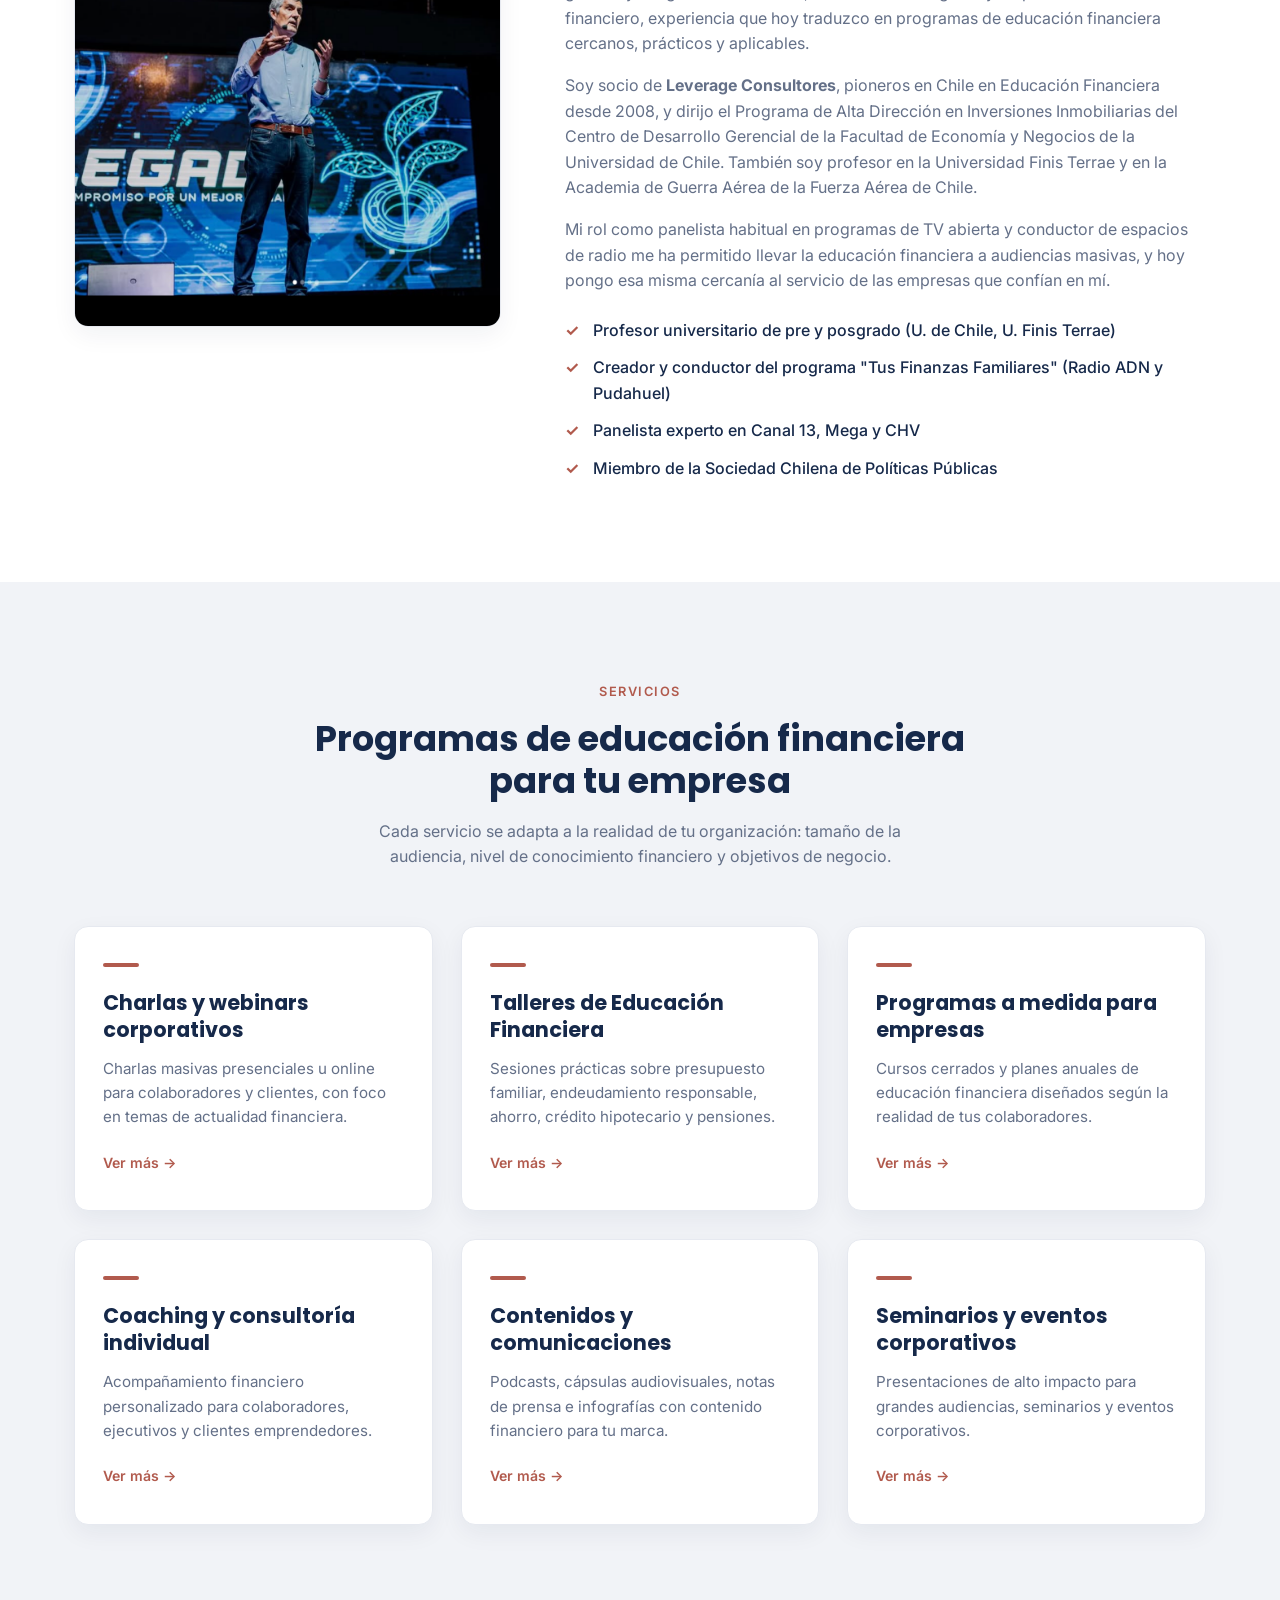
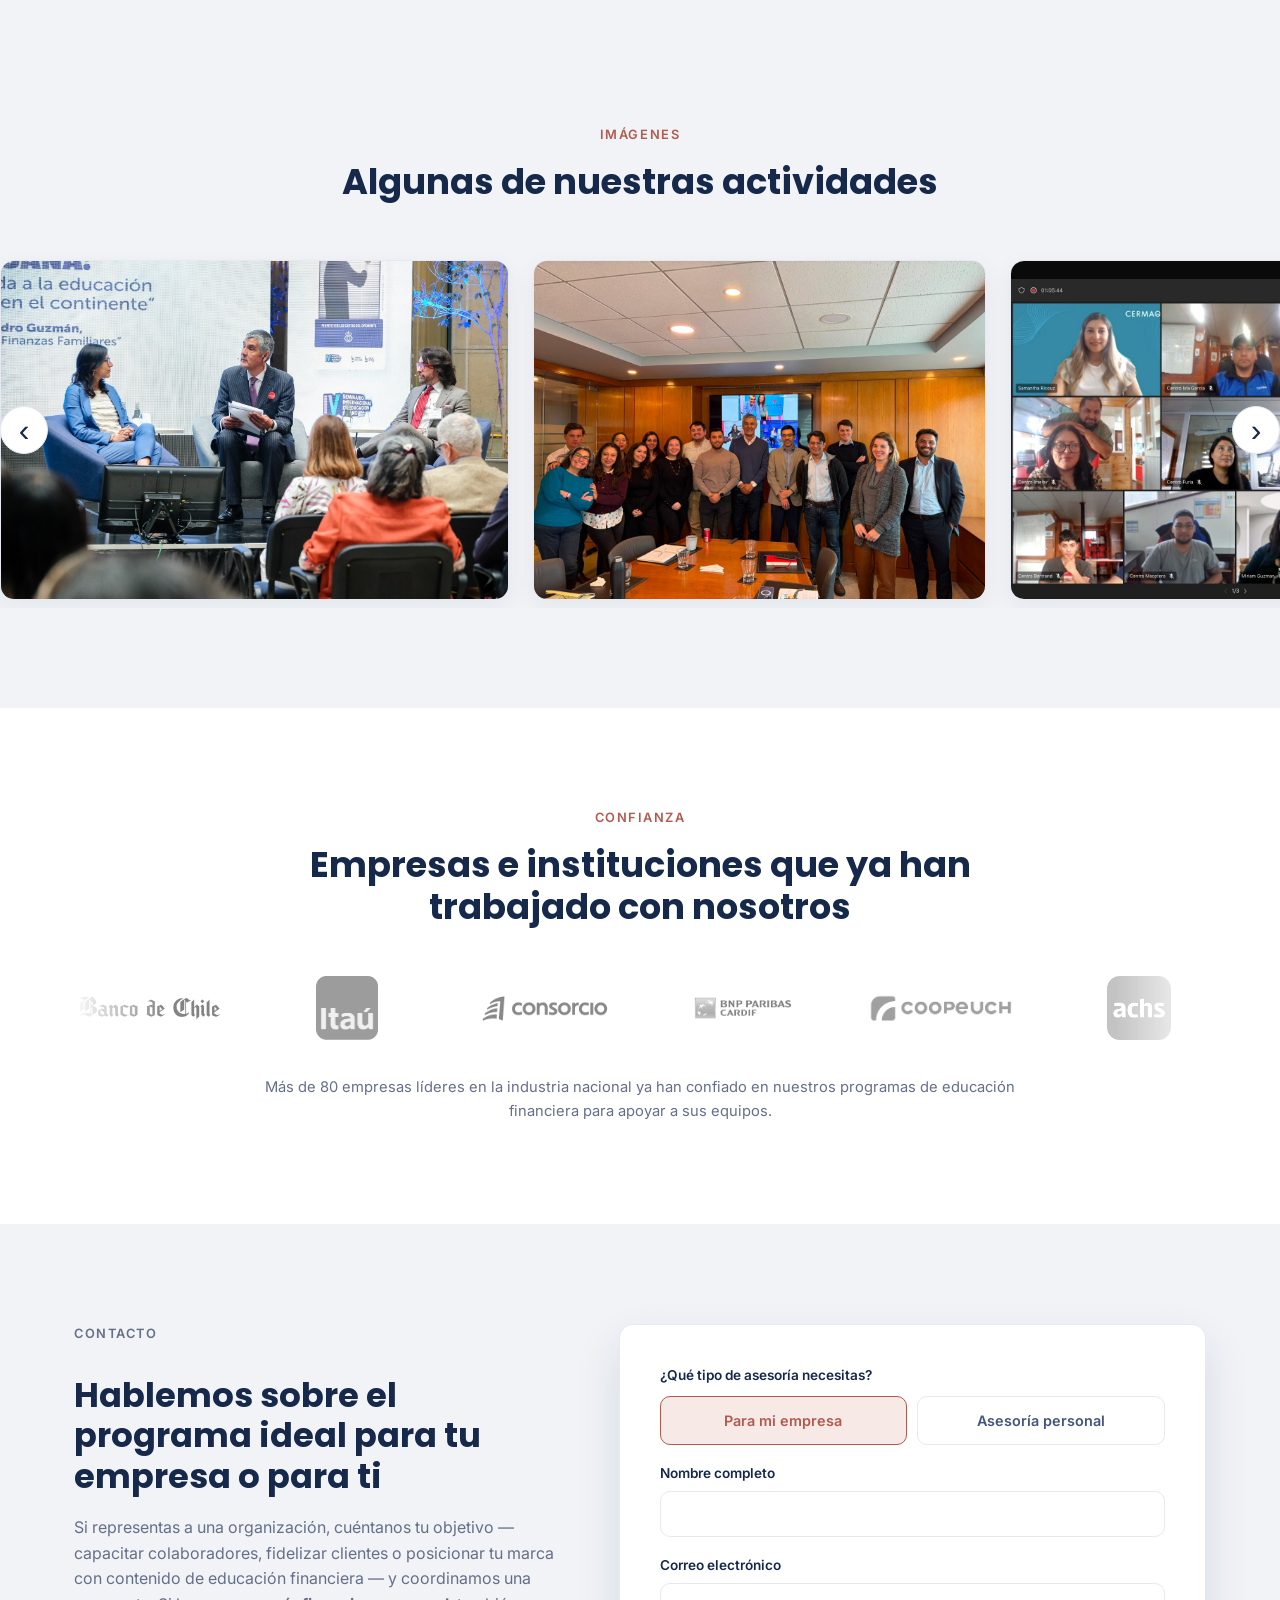
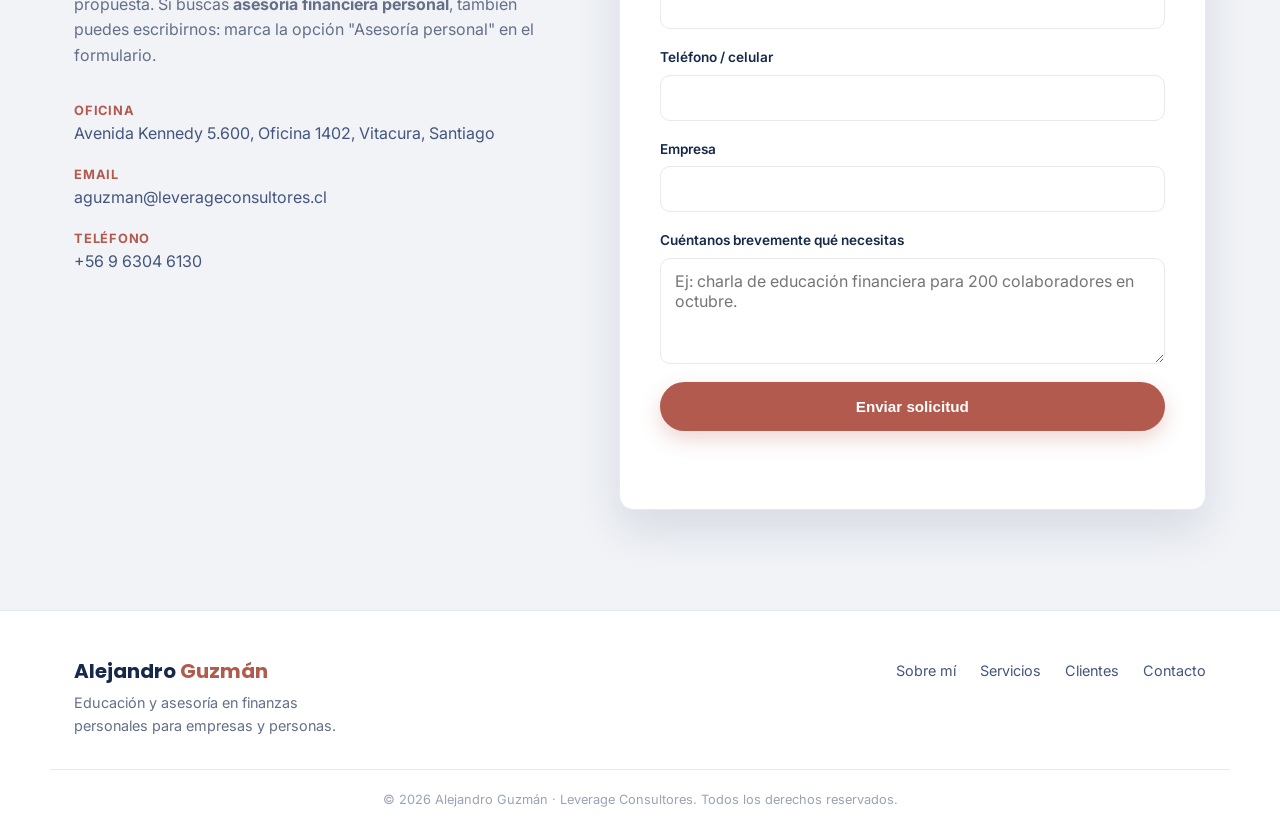
==== commit 636215de: "Mover servicio-10 al segundo lugar de la galería Co-Authored-By: Claude Opus 5 <noreply@anthropic.co" ====
--- a/index.html
+++ b/index.html
@@ -203,6 +203,9 @@
             <img src="images/imagenes servicios/servicio-1.jpeg" alt="Alejandro Guzmán en seminario de educación financiera" loading="lazy">
           </div>
           <div class="gallery__item">
+            <img src="images/imagenes servicios/servicio-10.jpeg" alt="Equipo de colaboradores al finalizar un taller de educación financiera" loading="lazy">
+          </div>
+          <div class="gallery__item">
             <img src="images/imagenes servicios/servicio-2.jpeg" alt="Sesión online de educación financiera para empresas" loading="lazy">
           </div>
           <div class="gallery__item">
@@ -225,9 +228,6 @@
           </div>
           <div class="gallery__item">
             <img src="images/imagenes servicios/servicio-9.jpeg" alt="Taller de finanzas personales con un equipo corporativo en sala de directorio" loading="lazy">
-          </div>
-          <div class="gallery__item">
-            <img src="images/imagenes servicios/servicio-10.jpeg" alt="Equipo de colaboradores al finalizar un taller de educación financiera" loading="lazy">
           </div>
         </div>
         <button class="gallery__arrow gallery__arrow--next" id="galleryNext" aria-label="Siguiente">&#8250;</button>
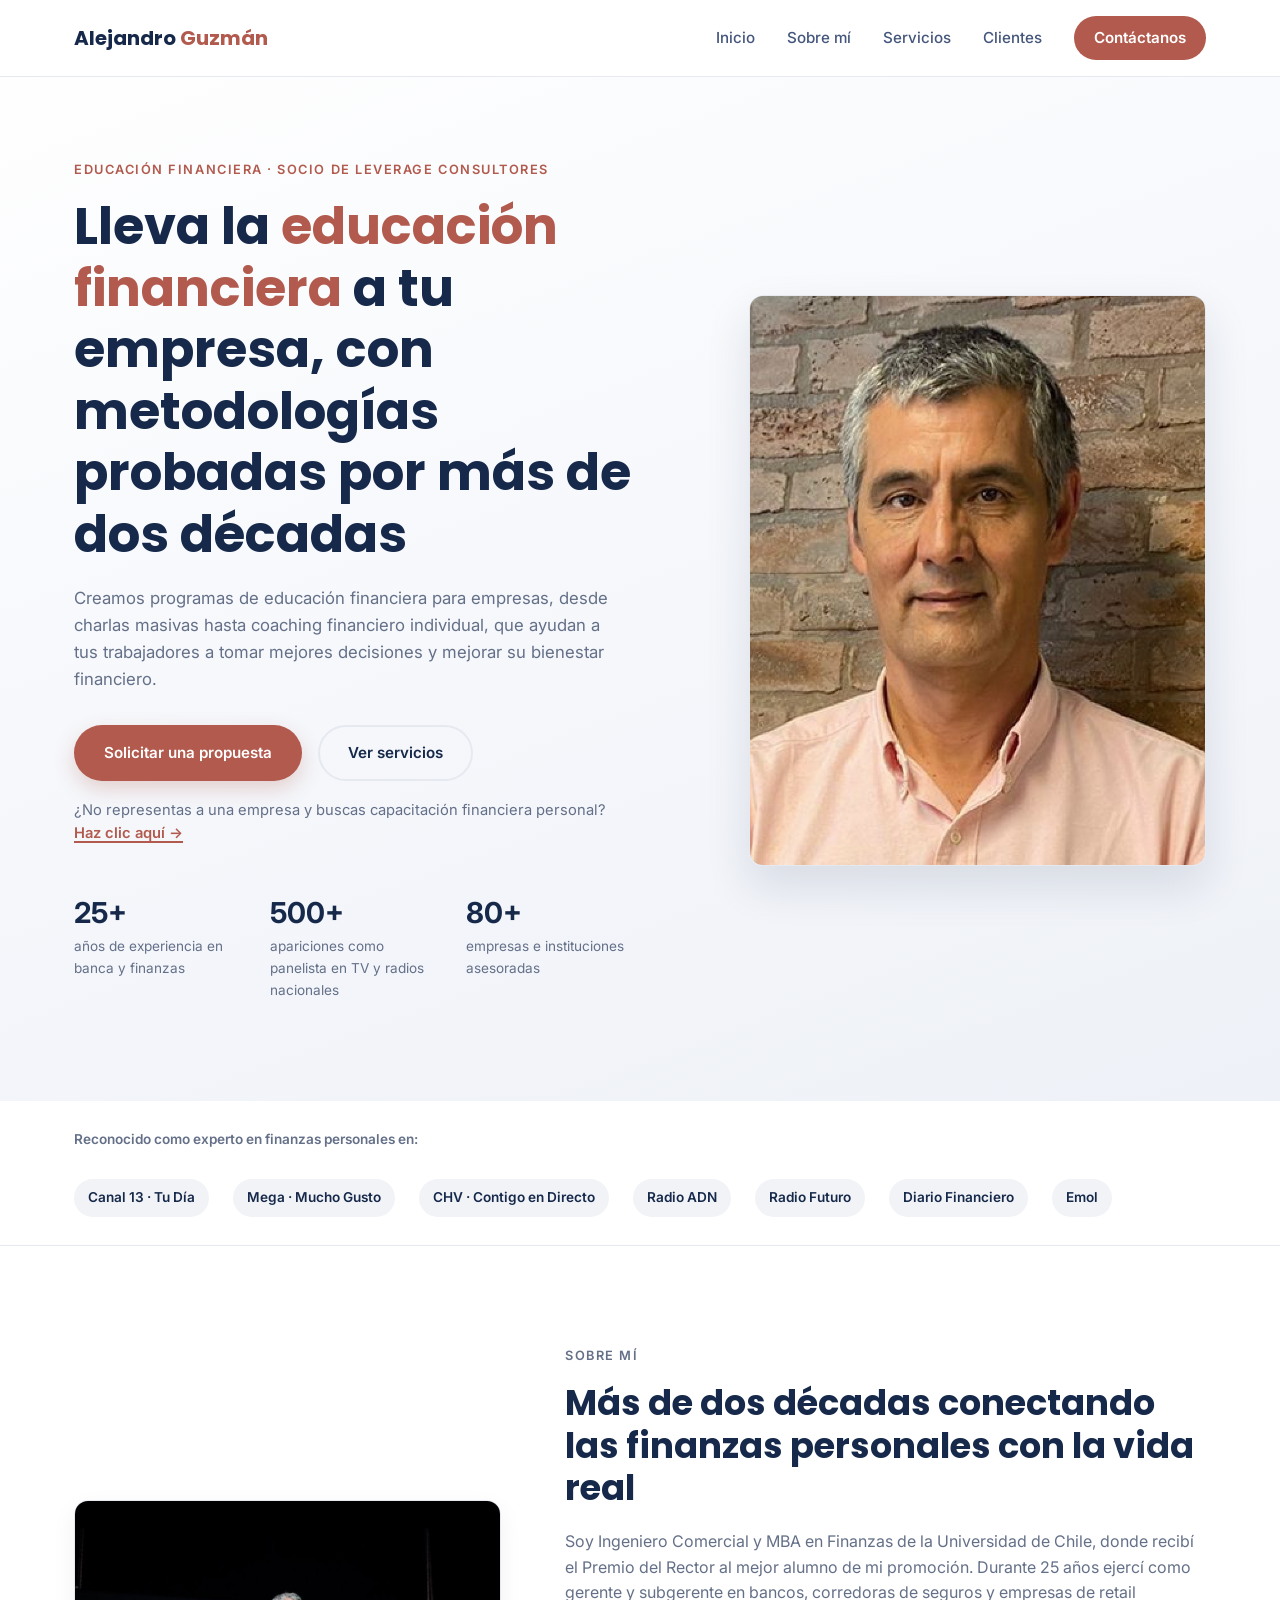
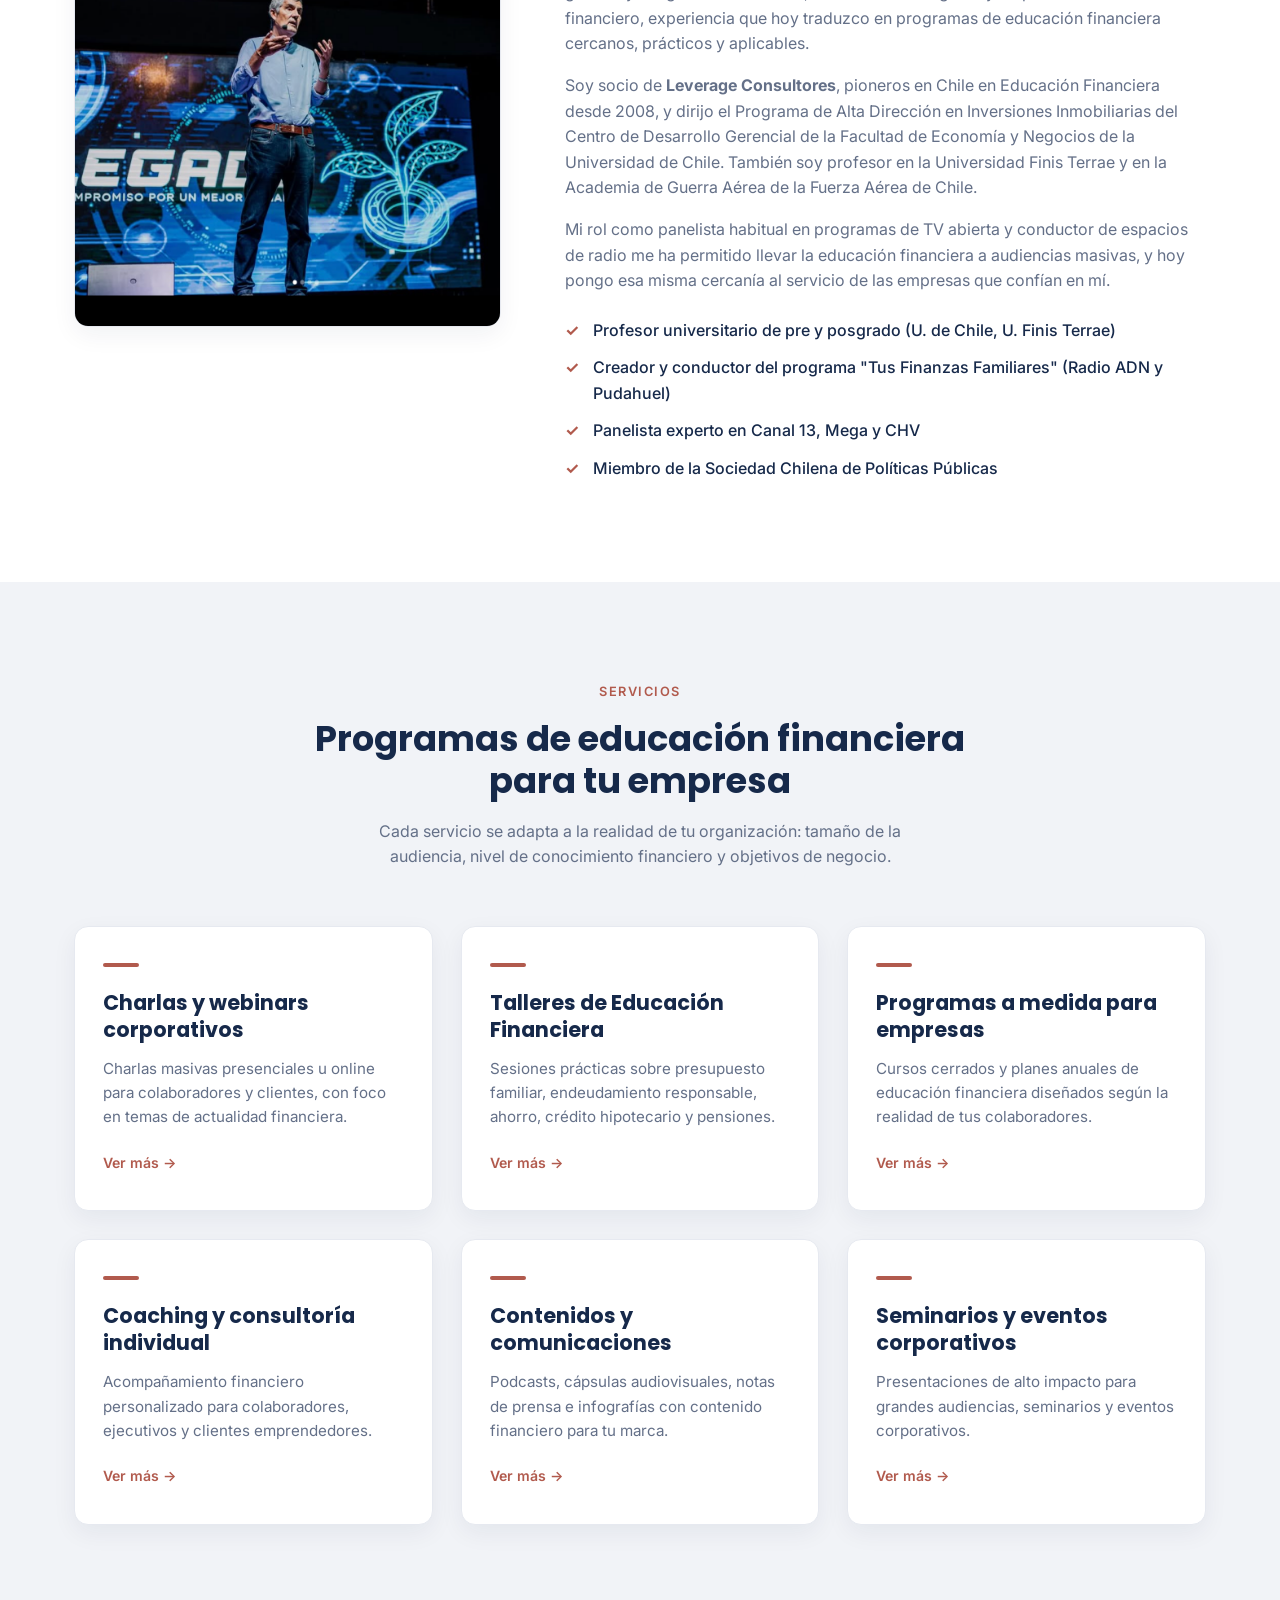
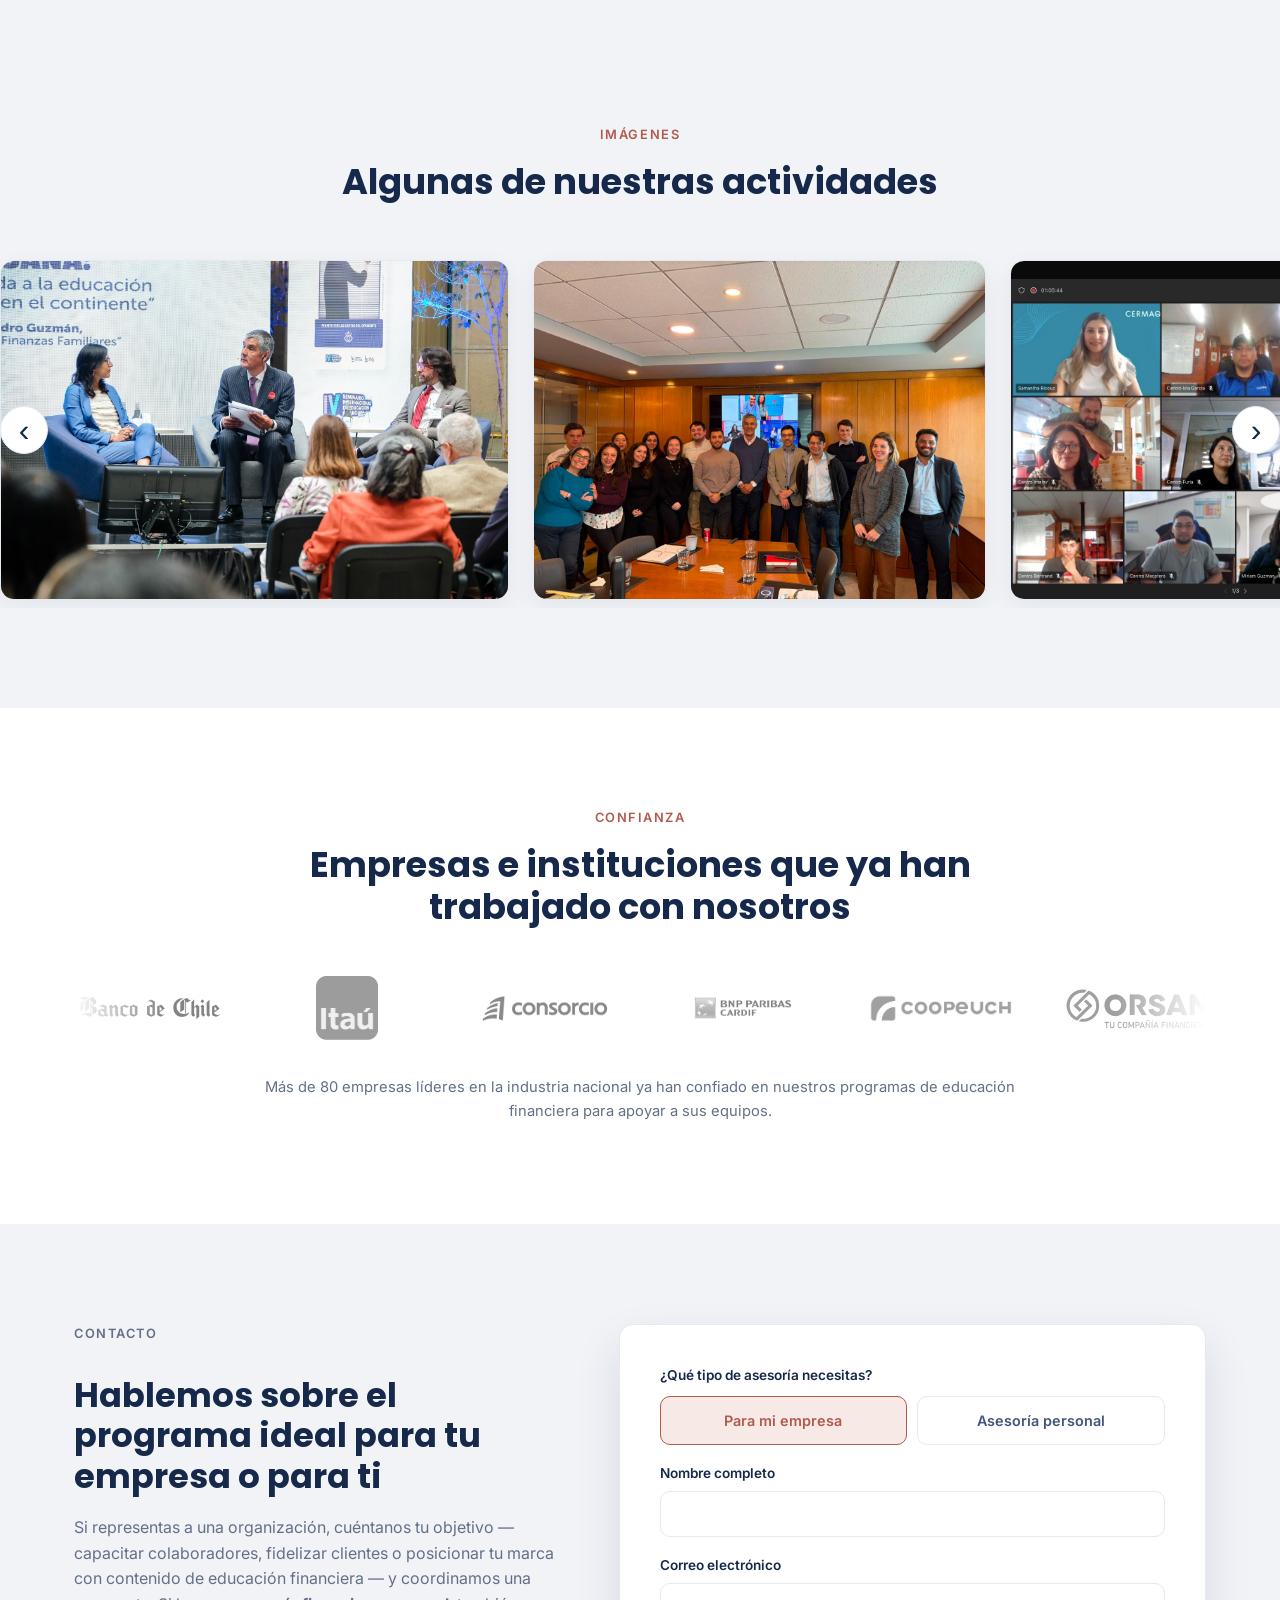
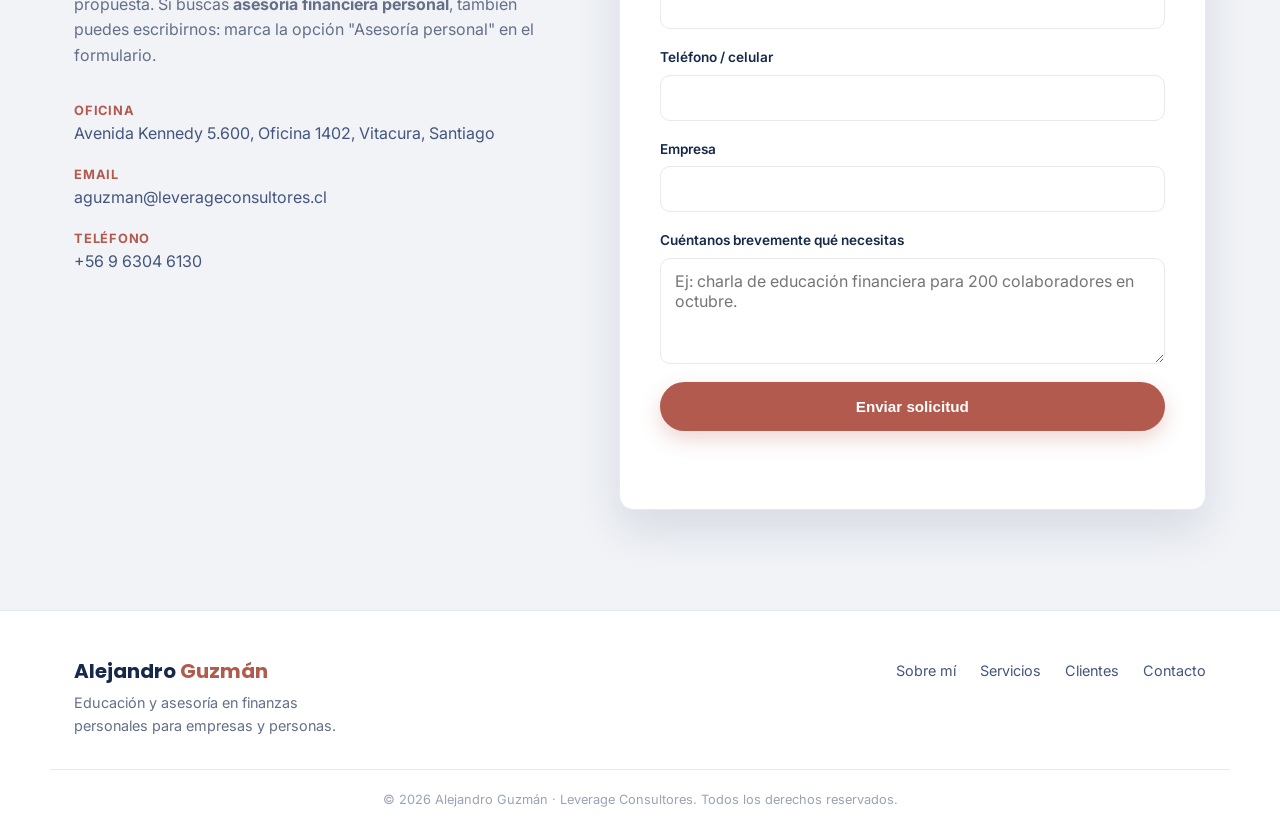
==== commit 163df767: "Agregar el logo de Orsan al carrusel de clientes Co-Authored-By: Claude Opus 5 <noreply@anthropic.co" ====
--- a/index.html
+++ b/index.html
@@ -247,6 +247,7 @@
             <div class="clients__logo"><img src="images/clientes/banco-consorcio.png" alt="Banco Consorcio" loading="lazy"></div>
             <div class="clients__logo"><img src="images/clientes/bnp-paribas-cardif.jpg" alt="BNP Paribas Cardif" loading="lazy"></div>
             <div class="clients__logo"><img src="images/clientes/coopeuch.png" alt="Coopeuch" loading="lazy"></div>
+            <div class="clients__logo"><img src="images/clientes/orsan.jpg" alt="Orsan" loading="lazy"></div>
             <div class="clients__logo"><img src="images/clientes/achs.png" alt="ACHS" loading="lazy"></div>
             <div class="clients__logo"><img src="images/clientes/transbank.png" alt="Transbank" loading="lazy"></div>
             <div class="clients__logo"><img src="images/clientes/afp-capital.png" alt="AFP Capital" loading="lazy"></div>
